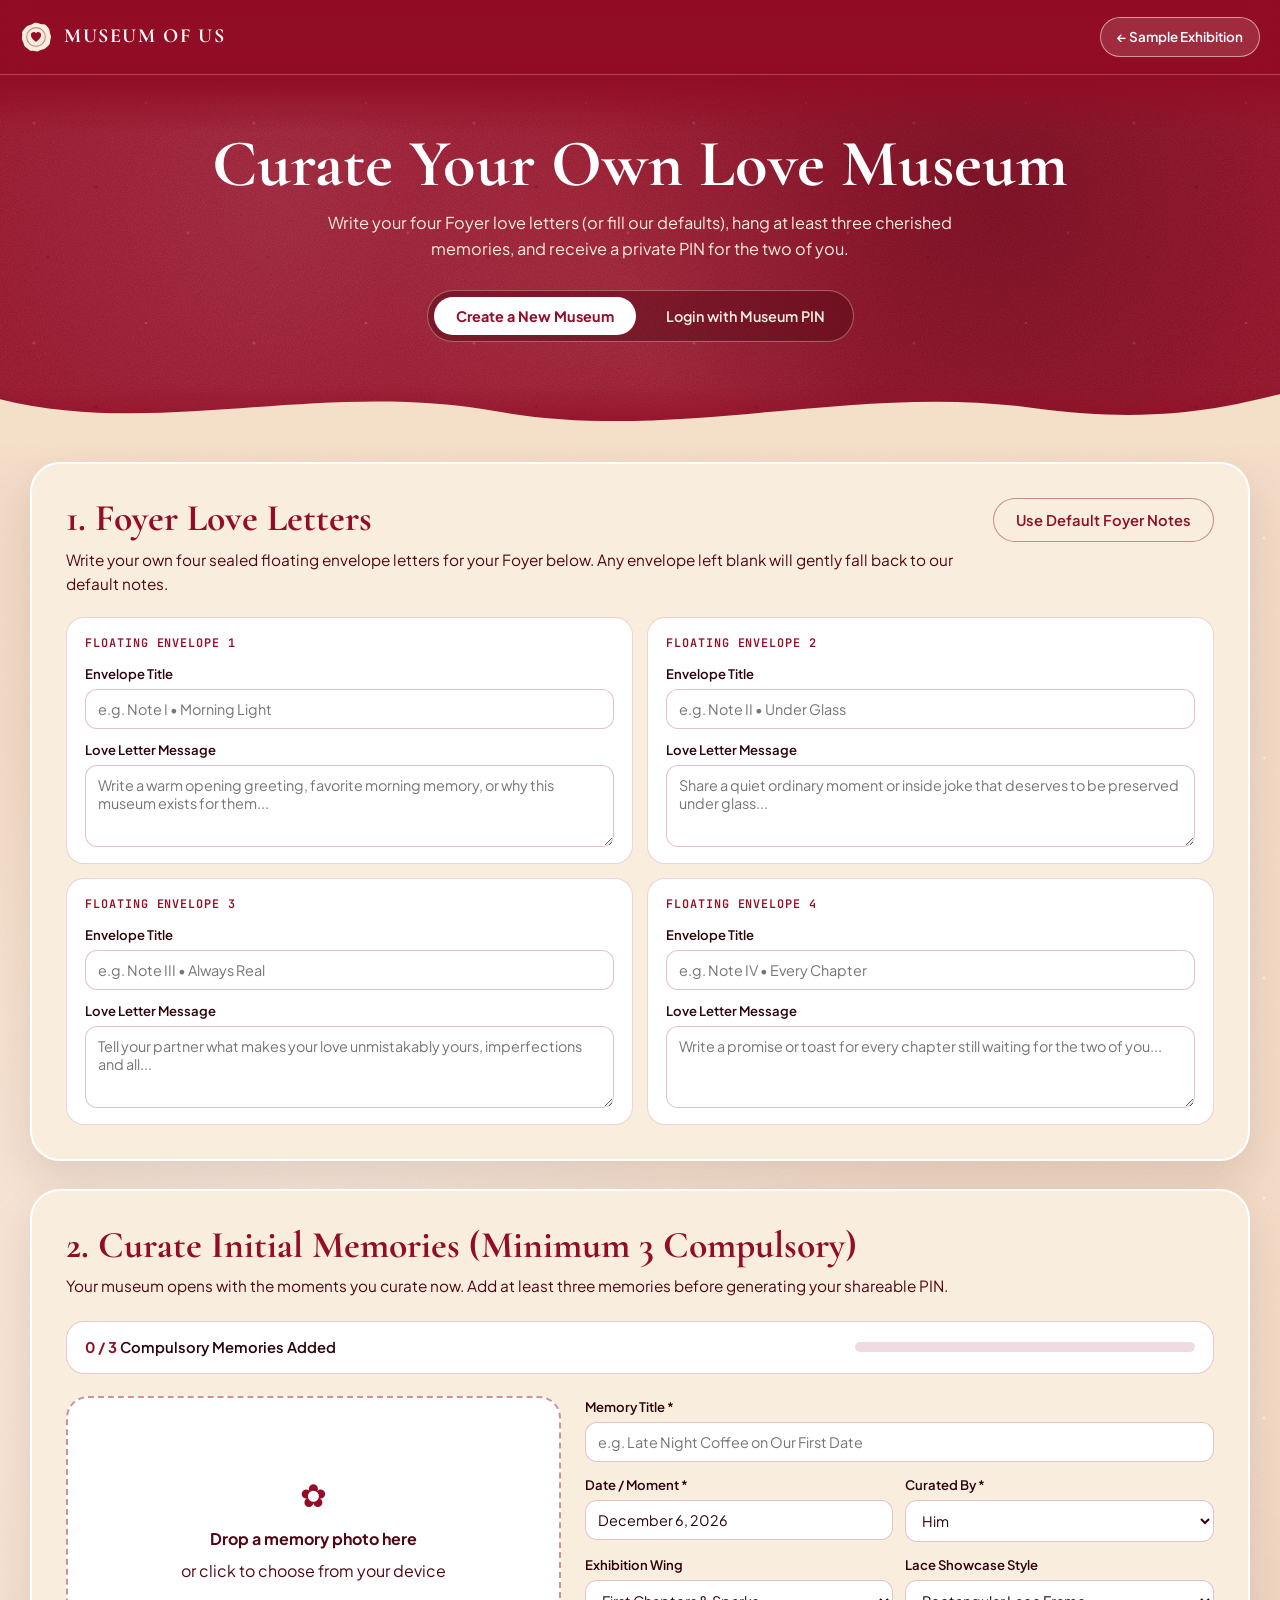
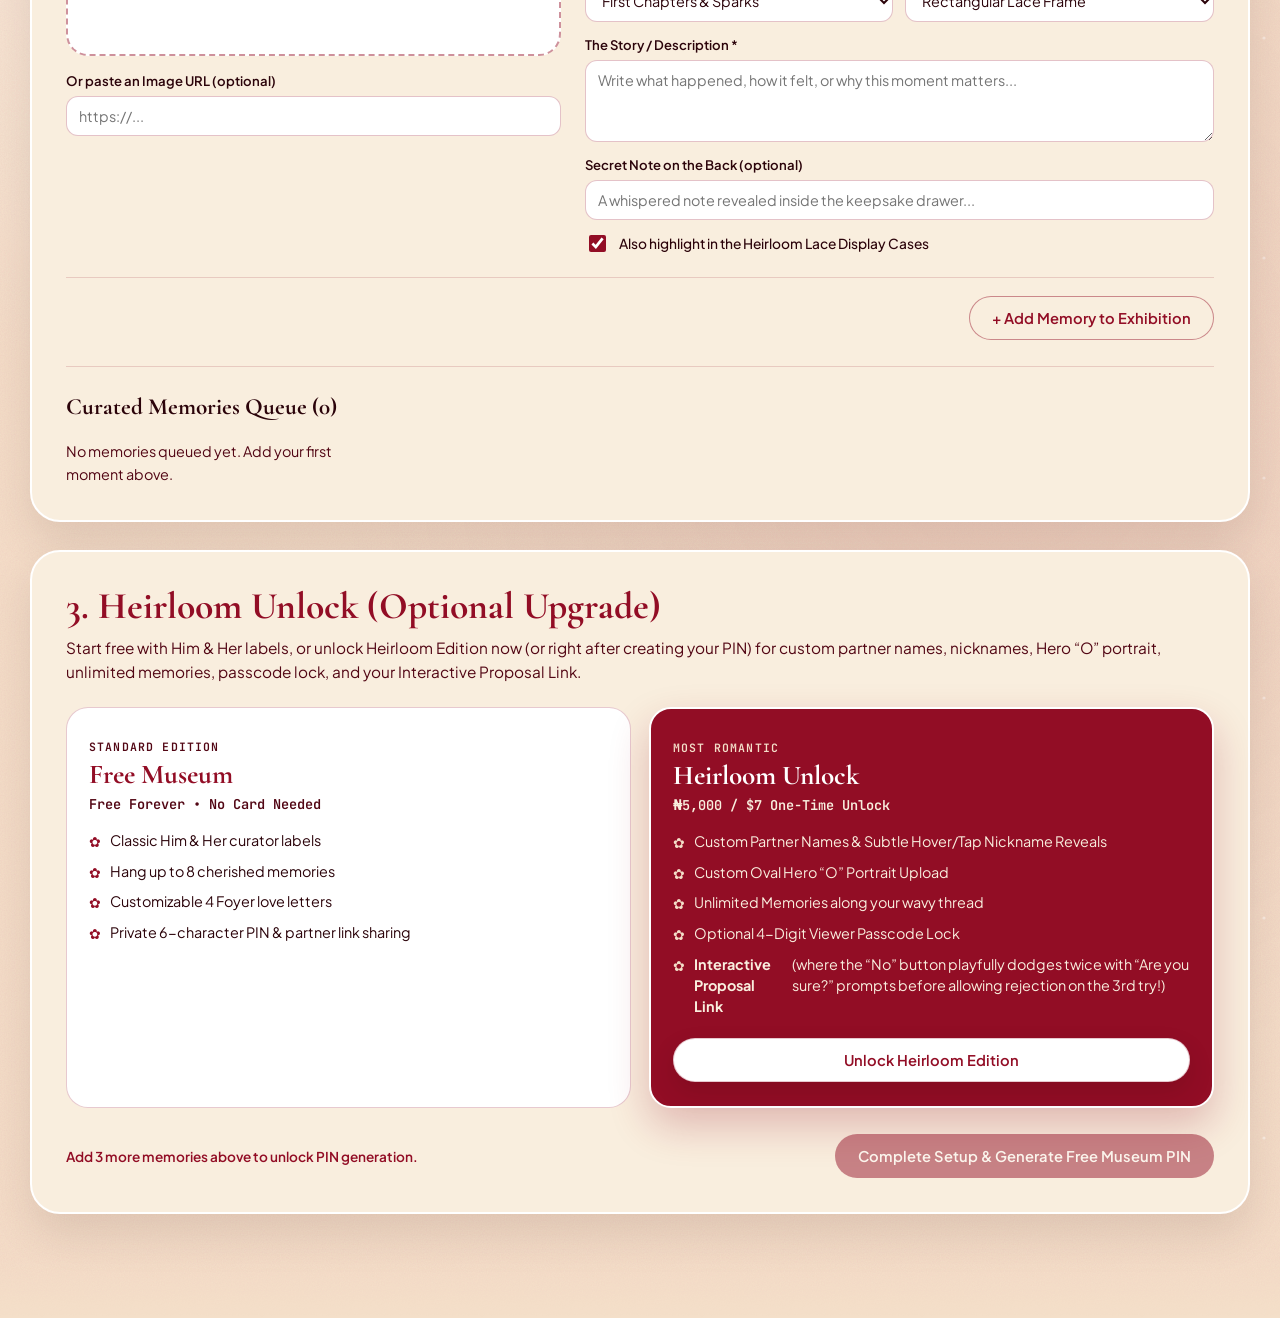
==== setup.html @ d482f3ed "Initial commit: The Museum of Us (Dual-Edition, Heirloom Unlock & Proposal Link)" ====
<!DOCTYPE html>
<html lang="en">
<head>
  <meta charset="UTF-8" />
  <meta name="viewport" content="width=device-width, initial-scale=1.0" />
  <title>Create or Open Your Museum &mdash; The Museum of Us</title>
  <link rel="preconnect" href="https://fonts.googleapis.com" />
  <link rel="preconnect" href="https://fonts.gstatic.com" crossorigin />
  <link
    href="https://fonts.googleapis.com/css2?family=Cormorant+Garamond:ital,wght@0,500;0,600;0,700;1,500;1,600;1,700&family=Great+Vibes&family=JetBrains+Mono:wght@400;500&family=Plus+Jakarta+Sans:wght@400;500;600;700&display=swap"
    rel="stylesheet"
  />
  <link rel="stylesheet" href="styles.css" />
  <style>
    /* Seamless Wave Divider Alignment on Setup Hero */
    .setup-hero {
      padding: 54px 0 0;
    }

    .setup-hero .container {
      padding-bottom: 18px;
    }

    @media (max-width: 900px) {
      .setup-hero {
        padding: 36px 0 0;
      }
    }

    /* Step 1 Header Row with Default Fill Button */
    .step-header-row {
      display: flex;
      align-items: flex-start;
      justify-content: space-between;
      flex-wrap: wrap;
      gap: 14px 20px;
      margin-bottom: 20px;
    }

    .step-header-copy {
      flex: 1 1 360px;
    }

    .step-header-copy .setup-step-copy {
      margin-bottom: 0;
    }

    /* Step 3: Heirloom Upgrade Comparison Card */
    .tier-compare-grid {
      display: grid;
      grid-template-columns: repeat(2, minmax(0, 1fr));
      gap: 18px;
      margin-top: 8px;
    }

    .tier-panel {
      border-radius: 22px;
      padding: 24px 22px;
      display: flex;
      flex-direction: column;
      justify-content: space-between;
      gap: 16px;
    }

    .tier-panel--free {
      background: var(--accent-white);
      border: 1.5px solid rgba(146, 13, 37, 0.22);
      color: var(--text-on-warm);
    }

    .tier-panel--heirloom {
      background: var(--bg-crimson);
      border: 2px solid var(--accent-white);
      color: var(--text-on-crimson);
      box-shadow: 0 18px 40px rgba(146, 13, 37, 0.24);
    }

    .tier-kicker {
      display: inline-block;
      font-family: var(--font-mono);
      font-size: 0.72rem;
      letter-spacing: 0.1em;
      text-transform: uppercase;
      font-weight: 600;
      margin-bottom: 4px;
    }

    .tier-panel--free .tier-kicker {
      color: var(--text-on-warm-muted);
    }

    .tier-panel--heirloom .tier-kicker {
      color: var(--bg-warm);
    }

    .tier-title {
      margin: 0 0 4px;
      font-family: var(--font-display);
      font-size: 1.7rem;
      font-weight: 700;
      font-style: normal;
      line-height: 1.1;
    }

    .tier-panel--free .tier-title {
      color: var(--bg-crimson);
    }

    .tier-panel--heirloom .tier-title {
      color: var(--accent-white);
    }

    .tier-price {
      margin: 0 0 14px;
      font-family: var(--font-mono);
      font-size: 0.85rem;
      font-weight: 600;
    }

    .tier-panel--free .tier-price {
      color: var(--text-on-warm-muted);
    }

    .tier-panel--heirloom .tier-price {
      color: var(--accent-ivory);
    }

    .tier-feature-list {
      margin: 0;
      padding: 0;
      list-style: none;
      display: flex;
      flex-direction: column;
      gap: 9px;
      font-size: 0.9rem;
      line-height: 1.45;
    }

    .tier-feature-list li {
      display: flex;
      align-items: flex-start;
      gap: 9px;
    }

    .tier-feature-list li::before {
      content: "\273F";
      flex: 0 0 auto;
      font-size: 0.85rem;
      margin-top: 2px;
    }

    .tier-panel--free .tier-feature-list li::before {
      color: var(--bg-crimson);
    }

    .tier-panel--heirloom .tier-feature-list li::before {
      color: var(--bg-warm);
    }

    .tier-cta-area {
      display: flex;
      flex-direction: column;
      gap: 8px;
      padding-top: 6px;
    }

    .heirloom-draft-badge {
      font-family: var(--font-mono);
      font-size: 0.74rem;
      color: var(--bg-warm);
    }

    /* Success Screen Heirloom & Proposal Blocks */
    .success-status-pill {
      display: inline-flex;
      align-items: center;
      gap: 8px;
      padding: 6px 14px;
      border-radius: 9999px;
      font-family: var(--font-mono);
      font-size: 0.76rem;
      font-weight: 600;
      letter-spacing: 0.06em;
      text-transform: uppercase;
      margin-bottom: 12px;
      background: var(--accent-white);
      color: var(--bg-crimson);
      border: 1.5px solid rgba(146, 13, 37, 0.25);
    }

    .success-status-pill.is-heirloom {
      background: var(--bg-crimson);
      color: var(--accent-white);
      border-color: var(--bg-crimson);
    }

    .success-subcard {
      margin: 18px 0 22px;
      padding: 20px;
      border-radius: 22px;
      background: var(--accent-white);
      border: 1.5px solid rgba(146, 13, 37, 0.22);
      text-align: left;
    }

    .success-subcard--crimson {
      background: var(--bg-crimson);
      color: var(--text-on-crimson);
      border: 2px solid var(--accent-white);
    }

    .success-subcard h3 {
      margin: 0 0 6px;
      font-family: var(--font-display);
      font-size: 1.45rem;
      font-weight: 700;
      font-style: normal;
      color: var(--bg-crimson);
    }

    .success-subcard--crimson h3 {
      color: var(--accent-white);
    }

    .success-subcard p {
      margin: 0 0 14px;
      font-size: 0.9rem;
      color: var(--text-on-warm-muted);
      line-height: 1.5;
    }

    .success-subcard--crimson p {
      color: var(--text-on-crimson);
    }

    .proposal-action-row {
      display: flex;
      flex-wrap: wrap;
      gap: 10px;
      align-items: center;
    }

    /* Heirloom Checkout Modal */
    .modal-card--heirloom {
      width: min(860px, 100%);
    }

    .heirloom-prereq-note {
      margin: 0 0 16px;
      padding: 11px 14px;
      border-radius: 14px;
      background: var(--bg-warm);
      border: 1.5px solid rgba(146, 13, 37, 0.28);
      color: var(--text-on-warm);
      font-size: 0.86rem;
      font-weight: 500;
    }

    .heirloom-section-label {
      margin: 18px 0 10px;
      font-family: var(--font-mono);
      font-size: 0.74rem;
      letter-spacing: 0.08em;
      text-transform: uppercase;
      color: var(--bg-crimson);
      font-weight: 600;
    }

    .cameo-upload-row {
      display: grid;
      grid-template-columns: 112px 1fr;
      gap: 16px;
      align-items: center;
      padding: 14px;
      border-radius: 18px;
      background: var(--accent-white);
      border: 1.5px solid rgba(146, 13, 37, 0.2);
    }

    .cameo-oval-dropzone {
      position: relative;
      width: 112px;
      height: 136px;
      border-radius: 9999px;
      border: 2px dashed rgba(146, 13, 37, 0.45);
      background: var(--accent-ivory);
      display: grid;
      place-items: center;
      overflow: hidden;
      cursor: pointer;
      text-align: center;
      padding: 8px;
      transition: border-color 0.25s ease, background-color 0.25s ease;
    }

    .cameo-oval-dropzone:hover {
      border-color: var(--bg-crimson);
      background: var(--bg-warm);
    }

    .cameo-oval-dropzone img {
      position: absolute;
      inset: 0;
      width: 100%;
      height: 100%;
      object-fit: cover;
    }

    .cameo-oval-placeholder {
      font-size: 0.72rem;
      font-weight: 600;
      color: var(--text-on-warm-muted);
      line-height: 1.3;
    }

    .cameo-controls-col {
      display: flex;
      flex-direction: column;
      gap: 8px;
      min-width: 0;
    }

    .cameo-btn-strip {
      display: flex;
      flex-wrap: wrap;
      align-items: center;
      gap: 10px;
    }

    .cameo-hint {
      margin: 0;
      font-size: 0.78rem;
      color: var(--text-on-warm-muted);
    }

    .payment-rail-grid {
      display: grid;
      grid-template-columns: repeat(3, minmax(0, 1fr));
      gap: 12px;
    }

    .payment-rail-card {
      position: relative;
      display: flex;
      flex-direction: column;
      gap: 4px;
      padding: 14px;
      border-radius: 16px;
      background: var(--accent-white);
      border: 1.5px solid rgba(146, 13, 37, 0.24);
      cursor: pointer;
      transition: border-color 0.25s ease, box-shadow 0.25s ease, background-color 0.25s ease;
    }

    .payment-rail-card input {
      position: absolute;
      opacity: 0;
      pointer-events: none;
    }

    .payment-rail-card.is-selected,
    .payment-rail-card:has(input:checked) {
      border-color: var(--bg-crimson);
      background: #fff;
      box-shadow: 0 0 0 3px rgba(146, 13, 37, 0.16);
    }

    .payment-rail-region {
      font-family: var(--font-mono);
      font-size: 0.68rem;
      letter-spacing: 0.08em;
      text-transform: uppercase;
      color: var(--bg-crimson);
      font-weight: 600;
    }

    .payment-rail-name {
      font-size: 0.94rem;
      font-weight: 700;
      color: var(--text-on-warm);
    }

    .payment-rail-meta {
      font-size: 0.78rem;
      color: var(--text-on-warm-muted);
      line-height: 1.35;
    }

    .heirloom-mode-note {
      margin: 10px 0 0;
      font-size: 0.8rem;
      color: var(--text-on-warm-muted);
    }

    .mor-confirm-wrap {
      margin-top: 14px;
      padding: 14px;
      border-radius: 16px;
      background: var(--bg-warm);
      border: 1.5px solid rgba(146, 13, 37, 0.28);
      display: flex;
      flex-direction: column;
      gap: 10px;
    }

    .mor-confirm-wrap[hidden] {
      display: none;
    }

    @media (max-width: 820px) {
      .tier-compare-grid,
      .payment-rail-grid {
        grid-template-columns: 1fr;
      }
    }

    @media (max-width: 600px) {
      .cameo-upload-row {
        grid-template-columns: 1fr;
        justify-items: center;
      }

      .cameo-controls-col {
        width: 100%;
      }

      .step-header-row .pill-cta,
      .success-subcard .pill-cta,
      .tier-cta-area .pill-cta {
        width: 100%;
      }
    }
  </style>
</head>
<body>
  <!-- Sticky Navigation -->
  <header class="museum-nav" id="top-nav">
    <div class="nav-inner">
      <a href="index.html" class="brand-mark" aria-label="Return to Sample Exhibition">
        <span class="wax-seal-mini" aria-hidden="true">
          <svg viewBox="0 0 36 36" width="32" height="32">
            <path
              d="M18 2 C21 2 23 4.2 25.8 3.6 C28.5 3 30.2 5.8 32 7.8 C34 9.9 33 13 34.4 15.6 C35.8 18.2 33.8 20.8 33.8 23.8 C33.8 26.8 31 28.4 29 30.5 C27 32.6 24 32 21.5 33.6 C19 35.1 16 33.4 13.3 33.6 C10.6 33.8 8.8 31 6.4 29.5 C4 28 4.4 24.8 2.8 22.3 C1.2 19.8 3 17 2.4 14.2 C1.8 11.4 4.5 9.6 6.2 7.2 C7.8 4.8 11 5.2 13.5 3.6 C15.4 2.4 16.5 2 18 2 Z"
              fill="#f9eede"
            />
            <circle cx="18" cy="18" r="10.5" fill="none" stroke="#920d25" stroke-width="1.3" stroke-opacity="0.45" />
            <path
              d="M18 23.5 C18 23.5 12.2 19.8 12.2 15.8 C12.2 13.7 13.9 12.3 15.7 12.3 C16.8 12.3 17.6 13 18 13.8 C18.4 13 19.2 12.3 20.3 12.3 C22.1 12.3 23.8 13.7 23.8 15.8 C23.8 19.8 18 23.5 18 23.5 Z"
              fill="#920d25"
            />
          </svg>
        </span>
        <span class="brand-text">
          <strong>MUSEUM OF US</strong>
        </span>
      </a>

      <div class="nav-actions">
        <a href="index.html" class="pill-cta pill-cta--nav-ghost">
          &larr; Sample Exhibition
        </a>
      </div>
    </div>
  </header>

  <main>
    <!-- Crimson Hero Banner -->
    <section class="section-crimson setup-hero">
      <div class="mottle-layer" aria-hidden="true"></div>
      <div class="container">
        <h1 class="setup-title">Curate Your Own Love Museum</h1>
        <p class="setup-lead">
          Write your four Foyer love letters (or fill our defaults), hang at least three cherished memories, and receive a private PIN for the two of you.
        </p>

        <div class="setup-mode-tabs" role="tablist" aria-label="Museum Setup or Login">
          <button
            type="button"
            class="setup-tab-btn is-active"
            id="tab-create"
            role="tab"
            aria-selected="true"
            aria-controls="panel-create"
          >
            Create a New Museum
          </button>
          <button
            type="button"
            class="setup-tab-btn"
            id="tab-join"
            role="tab"
            aria-selected="false"
            aria-controls="panel-join"
          >
            Login with Museum PIN
          </button>
        </div>
      </div>

      <div class="wave-divider" aria-hidden="true">
        <svg class="wave-divider-svg" viewBox="0 0 1440 120" preserveAspectRatio="none">
          <path
            d="M0,44 C180,108 360,12 560,64 C760,116 960,18 1160,58 C1310,88 1390,52 1440,36 L1440,120 L0,120 Z"
            fill="#f4dfc9"
          />
        </svg>
      </div>
    </section>

    <!-- Warm Interactive Setup & Login Workspace -->
    <section class="section-warm setup-main-section">
      <div class="mottle-layer mottle-layer--warm" aria-hidden="true"></div>
      <div class="container">
        <!-- PANEL 1: JOIN / LOGIN WITH UNIQUE PIN -->
        <div class="setup-panel" id="panel-join" role="tabpanel" aria-labelledby="tab-join" hidden>
          <div class="setup-card setup-card--narrow">
            <h2 class="setup-step-heading">Enter Your Museum PIN</h2>
            <p class="setup-step-copy">
              Paste or type the 6-character PIN your partner shared with you to unlock your curated museum directly.
            </p>

            <form id="join-pin-form">
              <label for="login-pin-input" class="field-label" style="align-items: center;">
                <span>Museum PIN</span>
              </label>
              <input
                type="text"
                id="login-pin-input"
                class="pin-input-large"
                placeholder="ABC-123"
                maxlength="12"
                autocomplete="off"
                required
              />
              <button type="submit" class="pill-cta pill-cta--crimson" id="join-submit-btn">
                Unlock &amp; Open Museum
              </button>
              <p class="setup-status-msg" id="join-status-msg" aria-live="polite"></p>
            </form>
          </div>
        </div>

        <!-- PANEL 2: CREATE A NEW MUSEUM WIZARD -->
        <div class="setup-panel" id="panel-create" role="tabpanel" aria-labelledby="tab-create">
          <!-- Step 1: Always-Visible Custom Foyer Notes -->
          <div class="setup-card">
            <div class="step-header-row">
              <div class="step-header-copy">
                <h2 class="setup-step-heading">1. Foyer Love Letters</h2>
                <p class="setup-step-copy">
                  Write your own four sealed floating envelope letters for your Foyer below. Any envelope left blank will gently fall back to our default notes.
                </p>
              </div>
              <button type="button" class="pill-cta pill-cta--outline-crimson" id="fill-default-notes-btn">
                Use Default Foyer Notes
              </button>
            </div>

            <div class="custom-notes-grid" id="custom-notes-grid"></div>
          </div>

          <!-- Step 2: Compulsory 3+ Initial Memories -->
          <div class="setup-card">
            <h2 class="setup-step-heading">2. Curate Initial Memories (Minimum 3 Compulsory)</h2>
            <p class="setup-step-copy">
              Your museum opens with the moments you curate now. Add at least three memories before generating your shareable PIN.
            </p>

            <div class="memory-progress-bar-wrap">
              <span class="memory-progress-text" id="setup-progress-text">
                <strong>0 / 3</strong> Compulsory Memories Added
              </span>
              <div class="memory-progress-track" aria-hidden="true">
                <div class="memory-progress-fill" id="setup-progress-fill"></div>
              </div>
            </div>

            <form id="setup-memory-form" class="curate-form">
              <div class="form-grid">
                <div class="upload-column">
                  <label class="dropzone" id="setup-dropzone" for="setup-image-file">
                    <input type="file" id="setup-image-file" accept="image/*" hidden />
                    <div class="dropzone-preview" id="setup-dropzone-preview" hidden>
                      <img id="setup-preview-img" src="" alt="Selected memory preview" />
                      <span class="change-photo-chip">Click or drop to swap photo</span>
                    </div>
                    <div class="dropzone-placeholder" id="setup-dropzone-placeholder">
                      <span class="dropzone-icon" aria-hidden="true">&#10047;</span>
                      <strong>Drop a memory photo here</strong>
                      <span>or click to choose from your device</span>
                    </div>
                  </label>

                  <label class="field-label">
                    <span>Or paste an Image URL (optional)</span>
                    <input
                      type="url"
                      id="setup-image-url"
                      class="field-input"
                      placeholder="https://..."
                    />
                  </label>
                </div>

                <div class="fields-column">
                  <label class="field-label">
                    <span>Memory Title *</span>
                    <input
                      type="text"
                      id="setup-mem-title"
                      class="field-input"
                      required
                      maxlength="80"
                      placeholder="e.g. Late Night Coffee on Our First Date"
                    />
                  </label>

                  <div class="two-col-fields">
                    <label class="field-label">
                      <span>Date / Moment *</span>
                      <input
                        type="text"
                        id="setup-mem-date"
                        class="field-input"
                        required
                        maxlength="40"
                        placeholder="e.g. November 15, 2026"
                      />
                    </label>

                    <label class="field-label">
                      <span>Curated By *</span>
                      <select id="setup-mem-curator" class="field-input">
                        <option value="Him">Him</option>
                        <option value="Her">Her</option>
                        <option value="Both of Us">Both of Us</option>
                      </select>
                    </label>
                  </div>

                  <div class="two-col-fields">
                    <label class="field-label">
                      <span>Exhibition Wing</span>
                      <select id="setup-mem-wing" class="field-input">
                        <option value="First Chapters & Sparks">First Chapters &amp; Sparks</option>
                        <option value="Soft Days & Inside Jokes">Soft Days &amp; Inside Jokes</option>
                        <option value="Letters, Vows & Forever">Letters, Vows &amp; Forever</option>
                      </select>
                    </label>

                    <label class="field-label">
                      <span>Lace Showcase Style</span>
                      <select id="setup-mem-frame" class="field-input">
                        <option value="Rectangular Lace Frame">Rectangular Lace Frame</option>
                        <option value="Oval Lace Cameo">Oval Lace Cameo</option>
                        <option value="Slanted String Card">Slanted String Card</option>
                      </select>
                    </label>
                  </div>

                  <label class="field-label">
                    <span>The Story / Description *</span>
                    <textarea
                      id="setup-mem-story"
                      class="field-input field-textarea"
                      rows="3"
                      required
                      placeholder="Write what happened, how it felt, or why this moment matters..."
                    ></textarea>
                  </label>

                  <label class="field-label">
                    <span>Secret Note on the Back (optional)</span>
                    <input
                      type="text"
                      id="setup-mem-secret"
                      class="field-input"
                      maxlength="180"
                      placeholder="A whispered note revealed inside the keepsake drawer..."
                    />
                  </label>

                  <label class="checkbox-field">
                    <input type="checkbox" id="setup-mem-featured" checked />
                    <span>Also highlight in the Heirloom Lace Display Cases</span>
                  </label>
                </div>
              </div>

              <div class="form-footer">
                <span class="form-status-msg" id="setup-mem-status" aria-live="polite"></span>
                <button type="submit" class="pill-cta pill-cta--outline-crimson" id="setup-add-memory-btn">
                  + Add Memory to Exhibition
                </button>
              </div>
            </form>

            <!-- Added Memories Queue -->
            <div class="added-memories-section">
              <h3 class="added-memories-title" id="added-memories-heading">
                Curated Memories Queue (0)
              </h3>
              <div class="added-memories-grid" id="setup-memory-list"></div>
            </div>
          </div>

          <!-- Step 3: Heirloom Unlock (Optional Upgrade) & PIN Generation -->
          <div class="setup-card" id="heirloom-upgrade-card">
            <h2 class="setup-step-heading">3. Heirloom Unlock (Optional Upgrade)</h2>
            <p class="setup-step-copy">
              Start free with Him &amp; Her labels, or unlock Heirloom Edition now (or right after creating your PIN) for custom partner names, nicknames, Hero &ldquo;O&rdquo; portrait, unlimited memories, passcode lock, and your Interactive Proposal Link.
            </p>

            <div class="tier-compare-grid">
              <div class="tier-panel tier-panel--free">
                <div>
                  <span class="tier-kicker">Standard Edition</span>
                  <h3 class="tier-title">Free Museum</h3>
                  <p class="tier-price">Free Forever &bull; No Card Needed</p>
                  <ul class="tier-feature-list">
                    <li>Classic Him &amp; Her curator labels</li>
                    <li>Hang up to 8 cherished memories</li>
                    <li>Customizable 4 Foyer love letters</li>
                    <li>Private 6-character PIN &amp; partner link sharing</li>
                  </ul>
                </div>
              </div>

              <div class="tier-panel tier-panel--heirloom">
                <div>
                  <span class="tier-kicker">Most Romantic</span>
                  <h3 class="tier-title">Heirloom Unlock</h3>
                  <p class="tier-price">&#8358;5,000 / $7 One-Time Unlock</p>
                  <ul class="tier-feature-list">
                    <li>Custom Partner Names &amp; Subtle Hover/Tap Nickname Reveals</li>
                    <li>Custom Oval Hero &ldquo;O&rdquo; Portrait Upload</li>
                    <li>Unlimited Memories along your wavy thread</li>
                    <li>Optional 4-Digit Viewer Passcode Lock</li>
                    <li><strong>Interactive Proposal Link</strong> (where the &ldquo;No&rdquo; button playfully dodges twice with &ldquo;Are you sure?&rdquo; prompts before allowing rejection on the 3rd try!)</li>
                  </ul>
                </div>

                <div class="tier-cta-area">
                  <button type="button" class="pill-cta pill-cta--primary" id="setup-unlock-heirloom-btn">
                    Unlock Heirloom Edition
                  </button>
                  <span class="heirloom-draft-badge" id="setup-heirloom-badge" hidden></span>
                </div>
              </div>
            </div>

            <div class="setup-submit-bar">
              <span class="form-status-msg" id="setup-generate-status" aria-live="polite">
                Add at least 3 memories above to unlock your private Museum PIN.
              </span>
              <button
                type="button"
                class="pill-cta pill-cta--crimson"
                id="setup-generate-pin-btn"
                disabled
              >
                Complete Setup &amp; Generate Free Museum PIN
              </button>
            </div>
          </div>
        </div>

        <!-- PANEL 3: SUCCESS SCREEN WITH PIN, DIRECT MUSEUM LINK & PROPOSAL / UPGRADE -->
        <div class="setup-panel" id="panel-success" hidden>
          <div class="setup-card setup-card--narrow">
            <span class="success-status-pill" id="success-heirloom-status">Free Museum Edition</span>
            <h2 class="setup-step-heading">Your Love Museum Is Ready</h2>
            <p class="setup-step-copy">
              Save this PIN or send the direct link below to your partner. Entering this PIN on the Login tab takes them straight into your curated museum.
            </p>

            <div class="pin-display-box">
              <span>PIN:</span>
              <strong id="created-pin-display">---</strong>
              <button type="button" class="pill-cta pill-cta--nav" id="copy-created-pin-btn">
                Copy PIN
              </button>
            </div>

            <div class="link-copy-row">
              <input
                type="text"
                id="created-link-input"
                class="field-input"
                readonly
                aria-label="Shareable museum link"
              />
              <button type="button" class="pill-cta pill-cta--outline-crimson" id="copy-created-link-btn">
                Copy Link
              </button>
            </div>

            <!-- Shown when Heirloom IS Unlocked -->
            <div class="success-subcard success-subcard--crimson" id="success-proposal-box" hidden>
              <h3>Interactive Proposal Link</h3>
              <p>
                Send this romantic invite link first &mdash; the &ldquo;No&rdquo; button playfully dodges twice with &ldquo;Are you sure?&rdquo; prompts before allowing a 3rd-try answer, and &ldquo;Yes&rdquo; opens your museum!
              </p>
              <div class="link-copy-row" style="margin-bottom: 12px;">
                <input
                  type="text"
                  id="created-proposal-link-input"
                  class="field-input"
                  readonly
                  aria-label="Interactive proposal link"
                />
                <button type="button" class="pill-cta pill-cta--primary" id="copy-proposal-link-btn">
                  Copy Proposal Link
                </button>
              </div>
              <div class="proposal-action-row">
                <a href="proposal.html" class="pill-cta pill-cta--ghost" id="preview-proposal-btn" target="_blank" rel="noopener">
                  Preview Proposal &rarr;
                </a>
              </div>
            </div>

            <!-- Shown when Room is STILL on Free Tier -->
            <div class="success-subcard" id="success-upgrade-box">
              <h3>Make It Unmistakably Yours</h3>
              <p>
                Upgrade this room anytime for &#8358;5,000 / $7 one-time to unlock Custom Partner Names &amp; Nickname Reveals, Hero &ldquo;O&rdquo; Portrait Upload, Unlimited Memories, 4-Digit Passcode Lock, and your Interactive Proposal Link.
              </p>
              <button type="button" class="pill-cta pill-cta--crimson" id="success-unlock-heirloom-btn">
                Upgrade This Museum to Heirloom Unlock (Custom Names, Nicknames &amp; Interactive Proposal Link)
              </button>
            </div>

            <div class="vault-actions">
              <a href="index.html" class="pill-cta pill-cta--crimson" id="enter-created-museum-btn">
                Open Our Curated Museum &rarr;
              </a>
              <a href="index.html" class="pill-cta pill-cta--outline-crimson">
                Back to Sample Exhibition
              </a>
            </div>
          </div>
        </div>
      </div>
    </section>
  </main>

  <!-- HEIRLOOM UNLOCK & CHECKOUT MODAL -->
  <div
    class="modal-backdrop"
    id="heirloom-modal"
    role="dialog"
    aria-modal="true"
    aria-labelledby="heirloom-modal-title"
    hidden
  >
    <div class="modal-card modal-card--heirloom">
      <button type="button" class="modal-close-btn" id="close-heirloom-modal" aria-label="Close modal">&times;</button>

      <div class="modal-header">
        <h3 id="heirloom-modal-title">Unlock Heirloom Edition</h3>
        <p>
          &#8358;5,000 / $7 one-time &mdash; personalize your names, hover/tap nicknames, Hero &ldquo;O&rdquo; portrait, optional passcode lock, and your Interactive Proposal Link.
        </p>
      </div>

      <p class="heirloom-prereq-note" id="heirloom-prereq-note" hidden></p>

      <form id="heirloom-form" class="curate-form">
        <p class="heirloom-section-label">Partner Names &amp; Subtle Nickname Reveals</p>
        <div class="two-col-fields">
          <label class="field-label">
            <span>Partner 1 Name</span>
            <input
              type="text"
              id="heirloom-p1-name"
              class="field-input"
              maxlength="40"
              placeholder="e.g. Matthew"
            />
          </label>

          <label class="field-label">
            <span>Partner 1 Nickname (optional)</span>
            <input
              type="text"
              id="heirloom-p1-nick"
              class="field-input"
              maxlength="40"
              placeholder="e.g. Ballerina"
            />
          </label>
        </div>

        <div class="two-col-fields" style="margin-top: 10px;">
          <label class="field-label">
            <span>Partner 2 Name</span>
            <input
              type="text"
              id="heirloom-p2-name"
              class="field-input"
              maxlength="40"
              placeholder="e.g. Ijem"
            />
          </label>

          <label class="field-label">
            <span>Partner 2 Nickname (optional)</span>
            <input
              type="text"
              id="heirloom-p2-nick"
              class="field-input"
              maxlength="40"
              placeholder="e.g. &#7864;nit&#7885;k&agrave;nmif&#7865;&#769;"
            />
          </label>
        </div>

        <p class="heirloom-section-label">Custom Oval Hero &ldquo;O&rdquo; Portrait (Optional)</p>
        <div class="cameo-upload-row">
          <label class="cameo-oval-dropzone" id="heirloom-cameo-dropzone" for="heirloom-cameo-file">
            <input type="file" id="heirloom-cameo-file" accept="image/*" hidden />
            <img id="heirloom-cameo-preview-img" src="" alt="Hero O cameo preview" hidden />
            <span class="cameo-oval-placeholder" id="heirloom-cameo-placeholder">
              Upload<br />Hero &ldquo;O&rdquo;
            </span>
          </label>

          <div class="cameo-controls-col">
            <label class="field-label">
              <span>Or paste Portrait Photo URL</span>
              <input
                type="url"
                id="heirloom-cameo-url"
                class="field-input"
                placeholder="https://..."
              />
            </label>
            <div class="cameo-btn-strip">
              <button type="button" class="card-btn" id="heirloom-cameo-clear-btn" hidden>
                Remove Cameo Photo
              </button>
              <p class="cameo-hint" id="heirloom-cameo-status">
                Auto-compressed to &le; 450KB to frame inside the &ldquo;L O V E&rdquo; oval window.
              </p>
            </div>
          </div>
        </div>

        <p class="heirloom-section-label">Privacy Passcode &amp; Proposal Invite</p>
        <div class="two-col-fields">
          <label class="field-label">
            <span>Optional 4-Digit Viewer Passcode</span>
            <input
              type="text"
              id="heirloom-passcode"
              class="field-input"
              inputmode="numeric"
              maxlength="4"
              autocomplete="off"
              placeholder="e.g. 1402 (leave blank for none)"
            />
          </label>

          <label class="field-label">
            <span>Receipt Email (optional)</span>
            <input
              type="email"
              id="heirloom-email"
              class="field-input"
              placeholder="couple@example.com"
            />
          </label>
        </div>

        <label class="field-label" style="margin-top: 10px;">
          <span>Custom Proposal Question</span>
          <textarea
            id="heirloom-proposal-prompt"
            class="field-input field-textarea"
            rows="2"
            maxlength="220"
            placeholder="Will you accept Our Love Museum and step inside every memory we have kept?"
          ></textarea>
        </label>

        <p class="heirloom-section-label">Choose Payment Rail</p>
        <div class="payment-rail-grid" id="payment-rail-grid" role="radiogroup" aria-label="Payment Provider">
          <label class="payment-rail-card is-selected">
            <input type="radio" name="heirloom-rail" id="rail-paystack" value="paystack" checked />
            <span class="payment-rail-region">Nigerian Couples</span>
            <span class="payment-rail-name">Paystack</span>
            <span class="payment-rail-meta">Card / Transfer / USSD / OPay &bull; &#8358;5,000</span>
          </label>

          <label class="payment-rail-card">
            <input type="radio" name="heirloom-rail" id="rail-flutterwave" value="flutterwave" />
            <span class="payment-rail-region">Nigerian Couples</span>
            <span class="payment-rail-name">Flutterwave</span>
            <span class="payment-rail-meta">Card / Bank / Mobile Money &bull; &#8358;5,000</span>
          </label>

          <label class="payment-rail-card">
            <input type="radio" name="heirloom-rail" id="rail-mor" value="mor" />
            <span class="payment-rail-region">International Couples</span>
            <span class="payment-rail-name">Lemon Squeezy / Global Card</span>
            <span class="payment-rail-meta">Merchant of Record Checkout &bull; $7</span>
          </label>
        </div>
        <p class="heirloom-mode-note" id="heirloom-mode-note"></p>

        <div class="mor-confirm-wrap" id="mor-confirm-wrap" hidden>
          <label class="field-label">
            <span>Global Checkout Order / Reference ID</span>
            <input
              type="text"
              id="mor-ref-input"
              class="field-input"
              placeholder="Paste order reference after completing Lemon Squeezy checkout"
            />
          </label>
          <button type="button" class="pill-cta pill-cta--crimson" id="mor-confirm-btn">
            Verify Global Order &amp; Unlock Heirloom
          </button>
        </div>

        <div class="form-footer">
          <span class="form-status-msg" id="heirloom-status-msg" aria-live="polite"></span>
          <div class="form-buttons">
            <button type="button" class="pill-cta pill-cta--outline-crimson" id="cancel-heirloom-btn">
              Cancel
            </button>
            <button type="submit" class="pill-cta pill-cta--crimson" id="heirloom-checkout-btn">
              Complete Payment &amp; Unlock Heirloom
            </button>
          </div>
        </div>
      </form>
    </div>
  </div>

  <script src="setup.js"></script>
</body>
</html>
---- styles.css ----
/* ==========================================================================
   THE MUSEUM OF US — ROMANTIC LOVE MUSEUM DESIGN SYSTEM
   Strict Color Palette:
     Dark sections:    #920d25 (--bg-crimson)
     Warm sections:    #f4dfc9 (--bg-warm)
     Primary accent:   #f9eede (--accent-ivory)
     Secondary accent: #ffffff (--accent-white)
   ========================================================================== */

:root {
  --bg-crimson: #920d25;
  --bg-crimson-deep: #6b081a;
  --bg-crimson-ink: #4a0512;
  --bg-warm: #f4dfc9;
  --accent-ivory: #f9eede;
  --accent-white: #ffffff;

  --text-on-crimson: #f9eede;
  --text-on-crimson-bright: #ffffff;
  --text-on-warm: #2b030a;
  --text-on-warm-muted: #520614;

  --font-display: "Cormorant Garamond", Georgia, serif;
  --font-script: "Great Vibes", "Cormorant Garamond", cursive;
  --font-sans: "Plus Jakarta Sans", -apple-system, BlinkMacSystemFont, sans-serif;
  --font-mono: "JetBrains Mono", monospace;

  --ease-cinematic: cubic-bezier(0.22, 1, 0.36, 1);
  --shadow-museum: 0 22px 48px rgba(74, 5, 18, 0.28);
  --shadow-card: 0 18px 36px rgba(74, 5, 18, 0.34);
}

*,
*::before,
*::after {
  box-sizing: border-box;
}

html {
  scroll-behavior: smooth;
}

body {
  margin: 0;
  padding: 0;
  background-color: var(--bg-crimson);
  color: var(--text-on-crimson);
  font-family: var(--font-sans);
  line-height: 1.6;
  overflow-x: hidden;
  -webkit-font-smoothing: antialiased;
}

h1,
h2,
h3,
h4 {
  font-style: normal;
}

img {
  display: block;
  max-width: 100%;
}

button {
  font-family: inherit;
  cursor: pointer;
}

a:focus-visible,
button:focus-visible {
  outline: 2px solid currentColor;
  outline-offset: 3px;
}

.svg-defs {
  position: absolute;
  width: 0;
  height: 0;
  overflow: hidden;
  pointer-events: none;
}

.container {
  position: relative;
  z-index: 2;
  width: min(1220px, calc(100% - 48px));
  margin-inline: auto;
}

/* ==========================================================================
   MOTTLED VINTAGE COLLAGE TEXTURE
   ========================================================================== */

.section-crimson {
  position: relative;
  background-color: var(--bg-crimson);
  color: var(--text-on-crimson);
  overflow-x: clip;
}

.section-warm {
  position: relative;
  background-color: var(--bg-warm);
  color: var(--text-on-warm);
  overflow-x: clip;
}

.mottle-layer {
  position: absolute;
  inset: 0;
  pointer-events: none;
  z-index: 0;
  background-image:
    radial-gradient(circle at 22% 36%, rgba(255, 255, 255, 0.08) 0%, transparent 36%),
    radial-gradient(circle at 78% 34%, rgba(74, 5, 18, 0.34) 0%, transparent 38%),
    radial-gradient(circle at 50% 64%, rgba(249, 238, 222, 0.07) 0%, transparent 38%),
    url("data:image/svg+xml,%3Csvg xmlns='http://www.w3.org/2000/svg' width='220' height='220' viewBox='0 0 220 220'%3E%3Cfilter id='n'%3E%3CfeTurbulence type='fractalNoise' baseFrequency='0.82' numOctaves='3' stitchTiles='stitch'/%3E%3CfeColorMatrix type='matrix' values='1 0 0 0 0.98 0 1 0 0 0.92 0 0 1 0 0.85 0 0 0 0.14 0'/%3E%3C/filter%3E%3Crect width='220' height='220' filter='url(%23n)' opacity='0.85'/%3E%3Ccircle cx='34' cy='48' r='1.6' fill='%23ffffff' fill-opacity='0.14'/%3E%3Ccircle cx='146' cy='28' r='1.3' fill='%23f9eede' fill-opacity='0.16'/%3E%3Ccircle cx='96' cy='112' r='2.0' fill='%234a0512' fill-opacity='0.26'/%3E%3Ccircle cx='188' cy='158' r='1.4' fill='%23ffffff' fill-opacity='0.12'/%3E%3Ccircle cx='48' cy='182' r='1.8' fill='%234a0512' fill-opacity='0.22'/%3E%3C/svg%3E");
  background-size: auto, auto, auto, 220px 220px;
  -webkit-mask-image: linear-gradient(to bottom, transparent 0%, #000 58px, #000 calc(100% - 58px), transparent 100%);
  mask-image: linear-gradient(to bottom, transparent 0%, #000 58px, #000 calc(100% - 58px), transparent 100%);
}

.mottle-layer--warm {
  background-image:
    radial-gradient(circle at 22% 36%, rgba(255, 255, 255, 0.42) 0%, transparent 36%),
    radial-gradient(circle at 78% 64%, rgba(146, 13, 37, 0.07) 0%, transparent 36%),
    url("data:image/svg+xml,%3Csvg xmlns='http://www.w3.org/2000/svg' width='220' height='220' viewBox='0 0 220 220'%3E%3Cfilter id='nw'%3E%3CfeTurbulence type='fractalNoise' baseFrequency='0.78' numOctaves='3' stitchTiles='stitch'/%3E%3CfeColorMatrix type='matrix' values='0.57 0 0 0 0.35 0 0.05 0 0 0.05 0 0 0.14 0 0.1 0 0 0 0.09 0'/%3E%3C/filter%3E%3Crect width='220' height='220' filter='url(%23nw)' opacity='0.75'/%3E%3Ccircle cx='42' cy='54' r='1.3' fill='%23920d25' fill-opacity='0.09'/%3E%3Ccircle cx='164' cy='96' r='1.6' fill='%23ffffff' fill-opacity='0.45'/%3E%3C/svg%3E");
  background-size: auto, auto, 220px 220px;
}

/* Undulating SVG Wave Section Dividers */
.wave-divider {
  position: relative;
  z-index: 3;
  width: 100%;
  height: 72px;
  margin-top: 12px;
  margin-bottom: -2px;
  line-height: 0;
  overflow: hidden;
}

.wave-divider svg {
  display: block;
  width: 100%;
  height: calc(100% + 2px);
}

/* ==========================================================================
   STICKY TOP NAVIGATION
   ========================================================================== */

.museum-nav {
  position: sticky;
  top: 0;
  z-index: 50;
  background: rgba(146, 13, 37, 0.92);
  backdrop-filter: blur(14px);
  border-bottom: 1px solid rgba(249, 238, 222, 0.24);
  transition: background-color 0.4s var(--ease-cinematic), box-shadow 0.4s var(--ease-cinematic);
}

.museum-nav.is-scrolled {
  background: rgba(107, 8, 26, 0.96);
  box-shadow: 0 12px 32px rgba(74, 5, 18, 0.35);
}

.nav-inner {
  width: min(1260px, calc(100% - 40px));
  margin-inline: auto;
  min-height: 74px;
  display: flex;
  align-items: center;
  justify-content: space-between;
  gap: 18px;
}

.brand-mark {
  display: inline-flex;
  align-items: center;
  gap: 12px;
  text-decoration: none;
  color: var(--accent-white);
}

.wax-seal-mini {
  display: grid;
  place-items: center;
  transition: transform 0.5s var(--ease-cinematic);
}

.brand-mark:hover .wax-seal-mini {
  transform: rotate(-10deg) scale(1.06);
}

.brand-text {
  display: flex;
  flex-direction: column;
  line-height: 1.08;
}

.brand-text strong {
  font-family: var(--font-display);
  font-size: 1.25rem;
  font-weight: 700;
  letter-spacing: 0.08em;
}

.nav-links {
  display: flex;
  align-items: center;
  gap: 28px;
}

.nav-links a {
  color: var(--text-on-crimson);
  text-decoration: none;
  font-size: 0.92rem;
  font-weight: 500;
  letter-spacing: 0.02em;
  position: relative;
  padding-block: 4px;
  transition: color 0.3s ease;
}

.nav-links a::after {
  content: "";
  position: absolute;
  left: 0;
  bottom: 0;
  width: 100%;
  height: 1.5px;
  background: var(--accent-white);
  transform: scaleX(0);
  transform-origin: right;
  transition: transform 0.38s var(--ease-cinematic);
}

.nav-links a:hover {
  color: var(--accent-white);
}

.nav-links a:hover::after {
  transform: scaleX(1);
  transform-origin: left;
}

.nav-actions {
  display: flex;
  align-items: center;
  gap: 12px;
}

/* Pill CTA System */
.pill-cta {
  display: inline-flex;
  align-items: center;
  justify-content: center;
  gap: 10px;
  cursor: pointer;
  border-radius: 9999px;
  padding: 12px 22px;
  font-size: 0.92rem;
  font-weight: 600;
  text-decoration: none;
  border: 1.5px solid transparent;
  transition:
    transform 0.45s var(--ease-cinematic),
    background-color 0.35s ease,
    box-shadow 0.45s var(--ease-cinematic),
    border-color 0.35s ease;
}

.pill-cta--nav {
  padding: 9px 18px;
  background: var(--accent-white);
  color: var(--bg-crimson);
  font-size: 0.86rem;
}

.pill-cta--primary {
  background: var(--accent-white);
  color: var(--bg-crimson);
  box-shadow: 0 12px 28px rgba(74, 5, 18, 0.34);
}

.section-warm .pill-cta--primary {
  border-color: rgba(146, 13, 37, 0.22);
  box-shadow: 0 10px 24px rgba(43, 3, 10, 0.14);
}

.pill-cta--ghost {
  background: rgba(249, 238, 222, 0.16);
  color: var(--accent-white);
  border-color: rgba(249, 238, 222, 0.56);
}

.pill-cta--crimson {
  background: var(--bg-crimson);
  color: var(--accent-white);
  box-shadow: 0 12px 26px rgba(146, 13, 37, 0.25);
}

.pill-cta--outline-crimson {
  background: var(--accent-ivory);
  color: var(--bg-crimson);
  border-color: rgba(146, 13, 37, 0.45);
}

.pill-cta:hover {
  transform: scale(1.03) translateY(-1px);
  box-shadow: 0 16px 34px rgba(74, 5, 18, 0.34);
}

.pill-cta--ghost:hover {
  background: rgba(249, 238, 222, 0.28);
  border-color: var(--accent-white);
}

/* ==========================================================================
   SECTION 1: THE GRAND FOYER (Hero with Peeking 'O', Glass Cloche, Letters)
   ========================================================================== */

.foyer-section {
  padding-top: 64px;
}

.foyer-grid {
  display: grid;
  grid-template-columns: 1.05fr 0.95fr;
  align-items: center;
  gap: 44px;
  padding-bottom: 36px;
}

/* Hero Display Title with Peeking Cameo inside 'O' */
.hero-display-title {
  margin: 0 0 16px;
  font-family: var(--font-display);
  font-weight: 700;
  font-style: normal;
  line-height: 0.92;
  color: var(--text-on-crimson-bright);
  letter-spacing: -0.01em;
}

.title-line {
  display: block;
  font-size: clamp(3.3rem, 6.8vw, 6.2rem);
}

.title-line--love {
  display: flex;
  align-items: center;
  gap: 0.03em;
}

.title-line--sub {
  font-size: clamp(2.6rem, 5.2vw, 4.8rem);
  font-style: normal;
  color: var(--text-on-crimson-bright);
}

.peeking-o-cutout {
  display: inline-flex;
  align-items: center;
  justify-content: center;
  width: 0.72em;
  height: 0.86em;
  margin-inline: 0.03em;
  border-radius: 50%;
  padding: 4px;
  background: var(--accent-white);
  border: 3px dashed var(--bg-crimson);
  box-shadow:
    0 0 0 4px var(--accent-ivory),
    0 14px 32px rgba(74, 5, 18, 0.45);
  vertical-align: middle;
  transform: translateY(-0.03em);
  transition: transform 0.6s var(--ease-cinematic);
}

.peeking-o-cutout:hover {
  transform: translateY(-0.03em) scale(1.07) rotate(-4deg);
}

.peeking-o-inner {
  display: block;
  width: 100%;
  height: 100%;
  border-radius: 50%;
  overflow: hidden;
  background: var(--bg-warm);
}

.peeking-scene {
  width: 100%;
  height: 100%;
  display: block;
}

.peeking-o-photo,
.peeking-o-inner img {
  width: 100%;
  height: 100%;
  object-fit: cover;
  object-position: 50% 38%;
  display: block;
}

.canva-script-quote {
  margin: 14px 0 14px;
  font-family: var(--font-script);
  font-size: clamp(1.85rem, 3vw, 2.55rem);
  color: var(--accent-white);
  line-height: 1.25;
  text-shadow: 0 2px 14px rgba(74, 5, 18, 0.35);
}

.foyer-description {
  margin: 0 0 28px;
  max-width: 540px;
  font-size: 1.04rem;
  color: var(--text-on-crimson);
  opacity: 1;
}

.foyer-actions {
  display: flex;
  flex-wrap: wrap;
  gap: 14px;
}

/* Foyer Stage: Glass Cloche + Floating Love Letters */
.foyer-stage {
  position: relative;
  min-height: 520px;
  display: flex;
  align-items: center;
  justify-content: center;
}

.cloche-ambient-halo {
  position: absolute;
  width: 390px;
  height: 390px;
  border-radius: 50%;
  background: radial-gradient(
    circle,
    rgba(255, 255, 255, 0.32) 0%,
    rgba(249, 238, 222, 0.16) 42%,
    rgba(146, 13, 37, 0) 72%
  );
  animation: breatheHalo 5s ease-in-out infinite;
  pointer-events: none;
}

@keyframes breatheHalo {
  0%, 100% { transform: scale(0.96); opacity: 0.85; }
  50% { transform: scale(1.06); opacity: 1; }
}

.cloche-assembly {
  position: relative;
  z-index: 3;
  display: flex;
  flex-direction: column;
  align-items: center;
}

.cloche-finial {
  width: 24px;
  height: 24px;
  border-radius: 50%;
  background: radial-gradient(circle at 35% 30%, var(--accent-white), var(--bg-warm) 75%);
  border: 2px solid var(--accent-ivory);
  margin-bottom: -6px;
  box-shadow: 0 4px 12px rgba(74, 5, 18, 0.45);
  z-index: 2;
}

.cloche-dome {
  position: relative;
  width: 270px;
  height: 345px;
  border-radius: 145px 145px 18px 18px;
  background: linear-gradient(
    135deg,
    rgba(255, 255, 255, 0.22) 0%,
    rgba(249, 238, 222, 0.08) 48%,
    rgba(255, 255, 255, 0.18) 100%
  );
  border: 2px solid rgba(255, 255, 255, 0.62);
  box-shadow:
    inset 14px 10px 28px rgba(255, 255, 255, 0.24),
    inset -12px -10px 26px rgba(244, 223, 201, 0.12),
    0 24px 54px rgba(74, 5, 18, 0.45);
  backdrop-filter: blur(2px);
  overflow: hidden;
  display: flex;
  align-items: flex-end;
  justify-content: center;
  padding-bottom: 14px;
}

.cloche-reflection-left {
  position: absolute;
  top: 26px;
  left: 22px;
  width: 28px;
  height: 230px;
  border-radius: 999px;
  background: linear-gradient(
    to bottom,
    rgba(255, 255, 255, 0.56),
    rgba(255, 255, 255, 0.06) 80%,
    transparent
  );
  transform: rotate(4deg);
  pointer-events: none;
}

.cloche-reflection-right {
  position: absolute;
  top: 46px;
  right: 20px;
  width: 10px;
  height: 170px;
  border-radius: 999px;
  background: linear-gradient(
    to bottom,
    rgba(249, 238, 222, 0.42),
    transparent
  );
  pointer-events: none;
}

.cloche-keepsake {
  position: relative;
  z-index: 2;
  width: 220px;
  animation: gentleLevitate 4.8s ease-in-out infinite;
}

.eternal-rose-svg {
  width: 100%;
  height: auto;
  filter: drop-shadow(0 10px 18px rgba(74, 5, 18, 0.35));
}

@keyframes gentleLevitate {
  0%, 100% { transform: translateY(0px); }
  50% { transform: translateY(-7px); }
}

.cloche-particles span {
  position: absolute;
  bottom: 18px;
  width: 5px;
  height: 5px;
  border-radius: 50%;
  background: var(--accent-white);
  opacity: 0;
  animation: riseParticle 5.5s linear infinite;
}

.cloche-particles span:nth-child(1) { left: 22%; animation-delay: 0s; animation-duration: 5.2s; }
.cloche-particles span:nth-child(2) { left: 38%; animation-delay: 1.1s; animation-duration: 6.1s; width: 4px; height: 4px; }
.cloche-particles span:nth-child(3) { left: 54%; animation-delay: 2.3s; animation-duration: 4.8s; }
.cloche-particles span:nth-child(4) { left: 68%; animation-delay: 0.7s; animation-duration: 5.9s; width: 6px; height: 6px; }
.cloche-particles span:nth-child(5) { left: 79%; animation-delay: 3.1s; animation-duration: 5.4s; width: 3px; height: 3px; }
.cloche-particles span:nth-child(6) { left: 30%; animation-delay: 3.9s; animation-duration: 6.3s; }
.cloche-particles span:nth-child(7) { left: 60%; animation-delay: 1.7s; animation-duration: 5.0s; width: 4px; height: 4px; }
.cloche-particles span:nth-child(8) { left: 46%; animation-delay: 4.4s; animation-duration: 5.7s; }

@keyframes riseParticle {
  0% { transform: translateY(0) scale(0.5); opacity: 0; }
  20% { opacity: 0.85; }
  80% { opacity: 0.55; }
  100% { transform: translateY(-270px) scale(1.1); opacity: 0; }
}

.cloche-pedestal {
  width: 306px;
  display: flex;
  flex-direction: column;
  align-items: center;
  margin-top: -4px;
}

.pedestal-rim {
  width: 288px;
  height: 18px;
  border-radius: 999px;
  background: linear-gradient(to right, var(--bg-warm), var(--accent-white), var(--bg-warm));
  border: 2px solid var(--bg-crimson);
  box-shadow: 0 6px 16px rgba(74, 5, 18, 0.45);
}

.pedestal-plinth {
  width: 266px;
  min-height: 36px;
  padding: 12px 16px;
  border-radius: 0 0 22px 22px;
  background: linear-gradient(to bottom, var(--accent-ivory), var(--bg-warm));
  border: 2px solid var(--accent-white);
  border-top: none;
  text-align: center;
  box-shadow: 0 18px 34px rgba(74, 5, 18, 0.45);
}

/* Floating Love Letters */
.floating-letter {
  position: absolute;
  z-index: 5;
  border: none;
  background: transparent;
  padding: 0;
  display: flex;
  flex-direction: column;
  align-items: center;
}

.envelope-body {
  position: relative;
  display: block;
  width: 78px;
  height: 52px;
  border-radius: 6px;
  background: var(--accent-ivory);
  border: 1.5px solid var(--accent-white);
  box-shadow: 0 14px 26px rgba(74, 5, 18, 0.36);
  overflow: hidden;
  transition: transform 0.45s var(--ease-cinematic), box-shadow 0.45s var(--ease-cinematic);
}

.envelope-flap {
  position: absolute;
  top: -1px;
  left: 0;
  width: 100%;
  height: 30px;
  background: var(--bg-warm);
  clip-path: polygon(0 0, 100% 0, 50% 100%);
  border-bottom: 1px solid rgba(146, 13, 37, 0.25);
}

.envelope-seal {
  position: absolute;
  top: 20px;
  left: 50%;
  transform: translateX(-50%);
  width: 16px;
  height: 16px;
  border-radius: 50%;
  background: var(--bg-crimson);
  border: 1.5px solid var(--accent-white);
  box-shadow: 0 2px 6px rgba(74, 5, 18, 0.3);
}

.envelope-lines {
  position: absolute;
  bottom: 7px;
  left: 14px;
  right: 14px;
  height: 2px;
  background: rgba(146, 13, 37, 0.28);
  box-shadow: 0 -5px 0 rgba(146, 13, 37, 0.18);
}

.floating-letter:hover .envelope-body,
.floating-letter:focus-visible .envelope-body {
  transform: scale(1.12) rotate(0deg);
  box-shadow: 0 18px 34px rgba(74, 5, 18, 0.5);
}

.floating-letter--1 {
  top: 26px;
  left: 12px;
  animation: floatLetterA 5.8s ease-in-out infinite;
}

.floating-letter--2 {
  top: 52px;
  right: 8px;
  animation: floatLetterB 6.4s ease-in-out infinite;
}

.floating-letter--3 {
  bottom: 92px;
  left: 22px;
  animation: floatLetterC 7.1s ease-in-out infinite;
}

.floating-letter--4 {
  bottom: 84px;
  right: 14px;
  animation: floatLetterD 6.7s ease-in-out infinite;
}

@keyframes floatLetterA {
  0%, 100% { transform: translateY(0) rotate(-9deg); }
  50% { transform: translateY(-14px) rotate(-4deg); }
}

@keyframes floatLetterB {
  0%, 100% { transform: translateY(0) rotate(11deg); }
  50% { transform: translateY(-16px) rotate(5deg); }
}

@keyframes floatLetterC {
  0%, 100% { transform: translateY(0) rotate(-6deg); }
  50% { transform: translateY(-12px) rotate(2deg); }
}

@keyframes floatLetterD {
  0%, 100% { transform: translateY(0) rotate(8deg); }
  50% { transform: translateY(-13px) rotate(-3deg); }
}

.unsealed-note-popover {
  position: absolute;
  z-index: 12;
  top: 50%;
  left: 50%;
  transform: translate(-50%, -50%);
  width: min(310px, 90%);
  padding: 22px 22px 20px;
  border-radius: 22px;
  background: var(--accent-ivory);
  color: var(--text-on-warm);
  border: 2px solid var(--accent-white);
  box-shadow: 0 28px 60px rgba(74, 5, 18, 0.55);
  animation: popReveal 0.35s var(--ease-cinematic);
}

@keyframes popReveal {
  from { opacity: 0; transform: translate(-50%, -44%) scale(0.92); }
  to { opacity: 1; transform: translate(-50%, -50%) scale(1); }
}

.popover-close {
  position: absolute;
  top: 10px;
  right: 12px;
  border: none;
  background: transparent;
  color: var(--bg-crimson);
  font-size: 1.4rem;
  line-height: 1;
}

.popover-kicker {
  display: block;
  font-family: var(--font-mono);
  font-size: 0.7rem;
  letter-spacing: 0.14em;
  color: var(--bg-crimson);
  margin-bottom: 8px;
}

.popover-text {
  margin: 0;
  font-family: var(--font-display);
  font-size: 1.24rem;
  font-style: italic;
  color: var(--text-on-warm);
  line-height: 1.42;
}

/* ==========================================================================
   CANVA SCALLOPED EYELET LACE DISPLAY CASES (Rect + Oval Cameo)
   ========================================================================== */

/* Rectangular Crochet Lace Frame using crisp 9-slice SVG eyelet pattern */
.lace-rect-case {
  position: relative;
  display: inline-block;
  width: 100%;
  padding: 2px;
  border: 28px solid transparent;
  border-image-source: url("data:image/svg+xml,%3Csvg xmlns='http://www.w3.org/2000/svg' width='180' height='180' viewBox='0 0 180 180'%3E%3Cg fill='none'%3E%3Crect x='24' y='24' width='132' height='132' stroke='%23ffffff' stroke-width='3'/%3E%3Crect x='29' y='29' width='122' height='122' stroke='%23f9eede' stroke-width='1.5' stroke-dasharray='3 3'/%3E%3C!-- Top & Bottom Scallop Petals with Transparent Eyelet Cutouts --%3E%3Cpath fill-rule='evenodd' fill='%23ffffff' d='M24,24 A12,12 0 1,1 48,24 Z M33,18 a3,3 0 1,0 6,0 a3,3 0 1,0 -6,0 Z M48,24 A12,12 0 1,1 72,24 Z M57,18 a3,3 0 1,0 6,0 a3,3 0 1,0 -6,0 Z M72,24 A12,12 0 1,1 96,24 Z M81,18 a3,3 0 1,0 6,0 a3,3 0 1,0 -6,0 Z M96,24 A12,12 0 1,1 120,24 Z M105,18 a3,3 0 1,0 6,0 a3,3 0 1,0 -6,0 Z M120,24 A12,12 0 1,1 144,24 Z M129,18 a3,3 0 1,0 6,0 a3,3 0 1,0 -6,0 Z M144,24 A12,12 0 1,1 156,24 L156,24 Z'/%3E%3Cpath fill-rule='evenodd' fill='%23ffffff' d='M24,156 A12,12 0 1,0 48,156 Z M33,162 a3,3 0 1,1 6,0 a3,3 0 1,1 -6,0 Z M48,156 A12,12 0 1,0 72,156 Z M57,162 a3,3 0 1,1 6,0 a3,3 0 1,1 -6,0 Z M72,156 A12,12 0 1,0 96,156 Z M81,162 a3,3 0 1,1 6,0 a3,3 0 1,1 -6,0 Z M96,156 A12,12 0 1,0 120,156 Z M105,162 a3,3 0 1,1 6,0 a3,3 0 1,1 -6,0 Z M120,156 A12,12 0 1,0 144,156 Z M129,162 a3,3 0 1,1 6,0 a3,3 0 1,1 -6,0 Z'/%3E%3C!-- Left & Right Scallop Petals --%3E%3Cpath fill-rule='evenodd' fill='%23ffffff' d='M24,24 A12,12 0 1,0 24,48 Z M18,33 a3,3 0 1,0 0,6 a3,3 0 1,0 0,-6 Z M24,48 A12,12 0 1,0 24,72 Z M18,57 a3,3 0 1,0 0,6 a3,3 0 1,0 0,-6 Z M24,72 A12,12 0 1,0 24,96 Z M18,81 a3,3 0 1,0 0,6 a3,3 0 1,0 0,-6 Z M24,96 A12,12 0 1,0 24,120 Z M18,105 a3,3 0 1,0 0,6 a3,3 0 1,0 0,-6 Z M24,120 A12,12 0 1,0 24,144 Z M18,129 a3,3 0 1,0 0,6 a3,3 0 1,0 0,-6 Z'/%3E%3Cpath fill-rule='evenodd' fill='%23ffffff' d='M156,24 A12,12 0 1,1 156,48 Z M162,33 a3,3 0 1,1 0,6 a3,3 0 1,1 0,-6 Z M156,48 A12,12 0 1,1 156,72 Z M162,57 a3,3 0 1,1 0,6 a3,3 0 1,1 0,-6 Z M156,72 A12,12 0 1,1 156,96 Z M162,81 a3,3 0 1,1 0,6 a3,3 0 1,1 0,-6 Z M156,96 A12,12 0 1,1 156,120 Z M162,105 a3,3 0 1,1 0,6 a3,3 0 1,1 0,-6 Z M156,120 A12,12 0 1,1 156,144 Z M162,129 a3,3 0 1,1 0,6 a3,3 0 1,1 0,-6 Z'/%3E%3C!-- Corner Daisy Medallions --%3E%3Cpath fill-rule='evenodd' fill='%23f9eede' d='M24,24 m-17,0 a17,17 0 1,0 34,0 a17,17 0 1,0 -34,0 M24,24 m-5,0 a5,5 0 1,0 10,0 a5,5 0 1,0 -10,0'/%3E%3Cpath fill-rule='evenodd' fill='%23f9eede' d='M156,24 m-17,0 a17,17 0 1,0 34,0 a17,17 0 1,0 -34,0 M156,24 m-5,0 a5,5 0 1,0 10,0 a5,5 0 1,0 -10,0'/%3E%3Cpath fill-rule='evenodd' fill='%23f9eede' d='M24,156 m-17,0 a17,17 0 1,0 34,0 a17,17 0 1,0 -34,0 M24,156 m-5,0 a5,5 0 1,0 10,0 a5,5 0 1,0 -10,0'/%3E%3Cpath fill-rule='evenodd' fill='%23f9eede' d='M156,156 m-17,0 a17,17 0 1,0 34,0 a17,17 0 1,0 -34,0 M156,156 m-5,0 a5,5 0 1,0 10,0 a5,5 0 1,0 -10,0'/%3E%3C/g%3E%3C/svg%3E");
  border-image-slice: 34;
  border-image-repeat: round;
  filter: drop-shadow(0 16px 28px rgba(74, 5, 18, 0.36));
}

.lace-rect-viewport {
  position: relative;
  overflow: hidden;
  background: var(--bg-crimson-deep);
  aspect-ratio: 4 / 3;
}

.lace-rect-viewport img {
  width: 100%;
  height: 100%;
  object-fit: cover;
  transition: transform 0.7s var(--ease-cinematic);
}

/* Oval Cameo Crochet Lace Case */
.lace-oval-case {
  position: relative;
  width: 100%;
  aspect-ratio: 4 / 5;
  display: grid;
  place-items: center;
  filter: drop-shadow(0 16px 30px rgba(74, 5, 18, 0.42));
}

.lace-oval-viewport {
  position: relative;
  width: 72%;
  height: 76%;
  border-radius: 50%;
  overflow: hidden;
  background: var(--bg-crimson-deep);
  box-shadow: inset 0 0 0 2px var(--accent-white);
  z-index: 1;
}

.lace-oval-viewport img {
  width: 100%;
  height: 100%;
  object-fit: cover;
  transition: transform 0.7s var(--ease-cinematic);
}

.lace-oval-overlay {
  position: absolute;
  inset: 0;
  width: 100%;
  height: 100%;
  z-index: 2;
  pointer-events: none;
}

/* ==========================================================================
   SECTION 2: UNIFIED GALLERY (Warm #f4dfc9 Header & Lace Wall + Crimson Thread Room)
   ========================================================================== */

.gallery-section {
  padding-top: 56px;
}

.gallery-header {
  text-align: center;
  max-width: 780px;
  margin: 0 auto 38px;
}

.gallery-title {
  margin: 0 0 12px;
  font-family: var(--font-display);
  font-size: clamp(2.4rem, 4.8vw, 3.8rem);
  font-weight: 700;
  font-style: normal;
  color: var(--text-on-warm);
  line-height: 1.06;
}

.gallery-subtitle {
  margin: 0 auto 28px;
  max-width: 640px;
  color: var(--text-on-warm-muted);
  font-size: 1.02rem;
  opacity: 1;
  line-height: 1.6;
}

.gallery-controls {
  display: flex;
  flex-wrap: wrap;
  align-items: center;
  justify-content: center;
  gap: 12px;
}

.filter-group {
  display: inline-flex;
  flex-wrap: wrap;
  gap: 6px;
  padding: 5px;
  border-radius: 9999px;
  background: var(--accent-ivory);
  border: 1.5px solid rgba(146, 13, 37, 0.24);
  box-shadow: 0 6px 16px rgba(43, 3, 10, 0.06);
}

.filter-chip {
  border: none;
  background: transparent;
  color: var(--text-on-warm);
  font-size: 0.82rem;
  font-weight: 600;
  padding: 7px 15px;
  border-radius: 9999px;
  transition: background-color 0.28s ease, color 0.28s ease, transform 0.25s var(--ease-cinematic);
}

.filter-chip:hover {
  background: rgba(146, 13, 37, 0.1);
  color: var(--bg-crimson);
}

.filter-chip.is-active {
  background: var(--bg-crimson);
  color: var(--accent-white);
  font-weight: 700;
}

/* Canva Velvet Showcase Wall */
.canva-velvet-showcase {
  position: relative;
  border-radius: 34px;
  background: var(--bg-crimson);
  padding: 46px 36px 38px;
  overflow: hidden;
  box-shadow: var(--shadow-museum);
  border: 2px solid rgba(255, 255, 255, 0.55);
  margin-bottom: 36px;
}

.showcase-collage-grid {
  position: relative;
  z-index: 2;
  display: grid;
  grid-template-columns: repeat(4, minmax(0, 1fr));
  gap: 26px;
  align-items: center;
}

.showcase-item {
  border: none;
  background: transparent;
  padding: 0;
  text-align: left;
  color: var(--text-on-crimson);
  display: flex;
  flex-direction: column;
  align-items: center;
  gap: 12px;
  transition: transform 0.6s var(--ease-cinematic);
}

.showcase-item:nth-child(odd) {
  transform: rotate(-2.2deg);
}

.showcase-item:nth-child(even) {
  transform: rotate(2.4deg) translateY(10px);
}

.showcase-item:hover {
  transform: rotate(0deg) translateY(-6px) scale(1.03);
}

.showcase-item:hover img {
  transform: scale(1.06);
}

.showcase-caption {
  text-align: center;
}

.showcase-caption strong {
  display: block;
  font-family: var(--font-display);
  font-size: 1.24rem;
  font-weight: 600;
  color: var(--accent-white);
}

.showcase-caption span {
  font-family: var(--font-mono);
  font-size: 0.72rem;
  letter-spacing: 0.08em;
  color: var(--text-on-crimson);
  opacity: 1;
}

.showcase-center-quote {
  position: relative;
  z-index: 2;
  margin: 34px 0 0;
  text-align: center;
  font-family: var(--font-script);
  font-size: clamp(2rem, 3.6vw, 3rem);
  color: var(--accent-white);
  text-shadow: 0 3px 16px rgba(74, 5, 18, 0.45);
}

/* Crimson Thread Room & Wavy String Gallery Stage */
.gallery-thread-room {
  position: relative;
  padding-top: 44px;
}

.string-gallery-stage {
  position: relative;
  padding-top: 64px;
  padding-bottom: 24px;
}

.string-ceiling-anchor {
  position: absolute;
  top: 0;
  left: 50%;
  transform: translateX(-50%);
  z-index: 3;
  display: flex;
  flex-direction: column;
  align-items: center;
}

.anchor-ring {
  width: 24px;
  height: 24px;
  border-radius: 50%;
  border: 4px solid var(--accent-white);
  background: var(--bg-crimson);
  box-shadow: 0 4px 16px rgba(74, 5, 18, 0.45);
}

/* Continuous SVG Wavy String Layers */
.wavy-string-svg,
.wavy-string-over-svg {
  position: absolute;
  inset: 0;
  width: 100%;
  height: 100%;
  pointer-events: none;
  overflow: visible;
}

.wavy-string-svg {
  z-index: 1;
}

.wavy-string-over-svg {
  z-index: 4;
}

.wavy-string-shadow {
  fill: none;
  stroke: rgba(74, 5, 18, 0.55);
  stroke-width: 7px;
  stroke-linecap: round;
  transform: translate(3px, 6px);
}

.wavy-string-main {
  fill: none;
  stroke: var(--accent-ivory);
  stroke-width: 3.4px;
  stroke-linecap: round;
  filter: drop-shadow(0 0 8px rgba(255, 255, 255, 0.35));
}

.wavy-string-thread-over {
  fill: none;
  stroke: var(--accent-white);
  stroke-width: 3.8px;
  stroke-linecap: round;
}

/* Staggered Two-Column Slanted Cards Grid */
.slanted-cards-grid {
  position: relative;
  z-index: 2;
  display: grid;
  grid-template-columns: repeat(2, minmax(0, 440px));
  justify-content: center;
  column-gap: 72px;
  row-gap: 44px;
  align-items: start;
}

/* Slanted Memory Card Hanging from Top Punched Eyelet */
.slanted-artifact-card {
  --rest-angle: -3.4deg;
  --sway-angle: 0deg;
  position: relative;
  background: var(--accent-ivory);
  color: var(--text-on-warm);
  border-radius: 26px;
  padding: 46px 24px 24px;
  border: 2px solid var(--accent-white);
  box-shadow: var(--shadow-card);
  transform-origin: 50% 22px;
  transform: rotate(calc(var(--rest-angle) + var(--sway-angle)));
  transition:
    transform 0.65s var(--ease-cinematic),
    box-shadow 0.55s var(--ease-cinematic),
    opacity 0.65s var(--ease-cinematic);
}

.slanted-artifact-card:nth-child(even) {
  margin-top: 86px;
}

.slanted-artifact-card:hover {
  --sway-angle: 0deg;
  transform: rotate(0deg) scale(1.028);
  z-index: 5;
  box-shadow: 0 28px 56px rgba(74, 5, 18, 0.5);
}

/* Subtle Scalloped Lace Trim Strip Inside Top of Each Slanted Card */
.slanted-artifact-card::before {
  content: "";
  position: absolute;
  top: 0;
  left: 18px;
  right: 18px;
  height: 10px;
  background-image: radial-gradient(circle at 10px 0, var(--accent-white) 7px, transparent 7.5px);
  background-size: 20px 10px;
  opacity: 0.72;
  pointer-events: none;
}

/* Top Center Punched Hole (Eyelet) Where the Wavy String Passes Through */
.card-eyelet {
  position: absolute;
  top: 10px;
  left: 50%;
  transform: translateX(-50%);
  width: 24px;
  height: 24px;
  border-radius: 50%;
  background: var(--accent-white);
  border: 2px solid var(--bg-warm);
  box-shadow: 0 2px 6px rgba(74, 5, 18, 0.25);
  display: grid;
  place-items: center;
  z-index: 3;
}

.eyelet-hole {
  width: 13px;
  height: 13px;
  border-radius: 50%;
  background: var(--bg-crimson);
  box-shadow: inset 0 2px 4px rgba(74, 5, 18, 0.75);
}

.card-photo-frame {
  position: relative;
  border-radius: 18px;
  overflow: hidden;
  aspect-ratio: 4 / 3;
  background: var(--bg-crimson-deep);
  border: 5px solid var(--accent-white);
  box-shadow: 0 10px 22px rgba(74, 5, 18, 0.18);
  margin-bottom: 16px;
  cursor: pointer;
}

.card-photo-frame img {
  width: 100%;
  height: 100%;
  object-fit: cover;
  transition: transform 0.7s var(--ease-cinematic);
}

.slanted-artifact-card:hover .card-photo-frame img {
  transform: scale(1.05);
}

.card-title {
  margin: 0 0 6px;
  font-family: var(--font-display);
  font-size: 1.68rem;
  font-weight: 700;
  font-style: normal;
  line-height: 1.12;
  color: var(--text-on-warm);
}

.card-byline {
  margin: 0 0 12px;
  font-family: var(--font-mono);
  font-size: 0.76rem;
  letter-spacing: 0.04em;
  color: var(--text-on-warm-muted);
  line-height: 1.4;
}

.card-story {
  margin: 0 0 16px;
  font-size: 0.94rem;
  color: var(--text-on-warm);
  opacity: 1;
  line-height: 1.58;
}

.card-secret-drawer {
  margin-bottom: 14px;
  padding: 12px 14px;
  border-radius: 14px;
  background: var(--accent-white);
  border: 1px dashed rgba(146, 13, 37, 0.4);
  font-family: var(--font-display);
  font-size: 1.12rem;
  font-style: italic;
  color: var(--bg-crimson);
  animation: popNote 0.35s var(--ease-cinematic);
}

@keyframes popNote {
  from { opacity: 0; transform: translateY(-6px); }
  to { opacity: 1; transform: translateY(0); }
}

.card-actions {
  display: flex;
  flex-wrap: wrap;
  gap: 8px;
  padding-top: 12px;
  border-top: 1px solid rgba(146, 13, 37, 0.16);
}

.card-btn {
  border: 1px solid rgba(146, 13, 37, 0.28);
  background: var(--accent-white);
  color: var(--bg-crimson);
  font-size: 0.76rem;
  font-weight: 600;
  padding: 6px 12px;
  border-radius: 999px;
  transition: background-color 0.25s ease, color 0.25s ease, transform 0.25s ease;
}

.card-btn:hover {
  background: var(--bg-crimson);
  color: var(--accent-white);
  transform: translateY(-1px);
}

.card-btn--danger:hover {
  background: var(--bg-crimson-deep);
}

.gallery-empty-state {
  position: relative;
  z-index: 3;
  text-align: center;
  padding: 48px 24px;
  background: rgba(249, 238, 222, 0.14);
  border-radius: 26px;
  border: 1.5px dashed rgba(249, 238, 222, 0.5);
  color: var(--text-on-crimson);
  margin: 20px auto;
  max-width: 480px;
}

.gallery-empty-state p {
  margin: 0 0 18px;
  color: var(--accent-white);
  font-size: 1.05rem;
}

/* Terminal Tilted Keepsake Tag */
.terminal-tag-wrap {
  position: relative;
  z-index: 3;
  display: flex;
  justify-content: center;
  margin-top: 64px;
}

.terminal-keepsake-tag {
  position: relative;
  border: 2px solid var(--accent-white);
  background: var(--accent-ivory);
  color: var(--bg-crimson);
  border-radius: 22px;
  padding: 46px 36px 24px;
  text-align: center;
  box-shadow: 0 22px 46px rgba(74, 5, 18, 0.45);
  transform-origin: 50% 22px;
  transform: rotate(-5deg);
  transition: transform 0.55s var(--ease-cinematic), box-shadow 0.55s var(--ease-cinematic);
}

.terminal-keepsake-tag:hover {
  transform: rotate(0deg) scale(1.05);
  box-shadow: 0 28px 58px rgba(74, 5, 18, 0.55);
}

.tag-cta {
  display: block;
  font-family: var(--font-display);
  font-size: 1.6rem;
  font-weight: 700;
  color: var(--bg-crimson);
}

/* ==========================================================================
   SECTION 3: CURATORIAL VAULT & FOOTER (Warm #f4dfc9 + Squiggly Border)
   ========================================================================== */

.studio-footer {
  padding-top: 48px;
  padding-bottom: 52px;
}

.squiggly-vault-frame {
  position: relative;
  padding: 58px 46px;
  background: var(--accent-ivory);
  border-radius: 36px;
  text-align: center;
  box-shadow: 0 22px 44px rgba(146, 13, 37, 0.12);
}

.squiggly-border-svg {
  position: absolute;
  inset: -6px;
  width: calc(100% + 12px);
  height: calc(100% + 12px);
  pointer-events: none;
}

.squiggly-border-svg path {
  vector-effect: non-scaling-stroke;
}

.vault-frame-content {
  position: relative;
  z-index: 2;
  max-width: 720px;
  margin-inline: auto;
}

.vault-heading {
  margin: 0 0 10px;
  font-family: var(--font-display);
  font-size: clamp(2.1rem, 4vw, 3.1rem);
  font-weight: 700;
  font-style: normal;
  color: var(--bg-crimson);
  line-height: 1.08;
}

.vault-script-quote,
.vault-quote,
.canva-script-quote.vault-script-quote,
.canva-script-quote.vault-quote {
  margin: 8px 0 16px;
  font-family: var(--font-script);
  font-size: clamp(1.85rem, 3.2vw, 2.6rem);
  font-weight: 400;
  color: var(--bg-crimson);
  line-height: 1.24;
  text-shadow: none;
}

.vault-copy {
  margin: 0 0 28px;
  color: var(--text-on-warm-muted);
  font-size: 1.02rem;
  opacity: 1;
}

.vault-actions {
  display: flex;
  flex-wrap: wrap;
  justify-content: center;
  gap: 14px;
}

.footer-meta-bar {
  margin-top: 34px;
  display: flex;
  align-items: center;
  justify-content: space-between;
  flex-wrap: wrap;
  gap: 14px;
  font-size: 0.88rem;
  color: var(--text-on-warm-muted);
}

.footer-brand strong {
  font-family: var(--font-display);
  font-size: 1.08rem;
  letter-spacing: 0.08em;
  color: var(--bg-crimson);
  margin-right: 6px;
}

.text-action-btn {
  border: none;
  background: transparent;
  color: var(--bg-crimson);
  font-family: var(--font-mono);
  font-size: 0.76rem;
  font-weight: 500;
  text-decoration: underline;
  padding: 4px 6px;
}

/* ==========================================================================
   MODALS: CURATE ARTIFACT & LACE LIGHTBOX
   ========================================================================== */

.modal-backdrop {
  position: fixed;
  inset: 0;
  z-index: 100;
  background: rgba(74, 5, 18, 0.78);
  backdrop-filter: blur(8px);
  display: grid;
  place-items: center;
  padding: 20px;
  overflow-y: auto;
}

.modal-backdrop[hidden] {
  display: none;
}

.modal-backdrop--dark {
  background: rgba(74, 5, 18, 0.9);
}

.modal-card {
  position: relative;
  width: min(880px, 100%);
  border-radius: 30px;
  background: var(--accent-ivory);
  color: var(--text-on-warm);
  border: 2px solid var(--accent-white);
  padding: 32px;
  box-shadow: 0 32px 72px rgba(74, 5, 18, 0.55);
  animation: modalIn 0.4s var(--ease-cinematic);
}

.modal-card--lightbox {
  width: min(980px, 100%);
  background: var(--bg-crimson);
  color: var(--text-on-crimson);
  border: 2px solid rgba(255, 255, 255, 0.52);
  padding: 38px;
}

@keyframes modalIn {
  from { opacity: 0; transform: translateY(16px) scale(0.97); }
  to { opacity: 1; transform: translateY(0) scale(1); }
}

.modal-close-btn {
  position: absolute;
  top: 18px;
  right: 20px;
  width: 38px;
  height: 38px;
  border-radius: 50%;
  border: 1.5px solid rgba(146, 13, 37, 0.3);
  background: var(--accent-white);
  color: var(--bg-crimson);
  font-size: 1.5rem;
  line-height: 1;
  display: grid;
  place-items: center;
}

.modal-close-btn--ivory {
  border-color: rgba(255, 255, 255, 0.55);
}

.modal-header h3 {
  margin: 0 0 6px;
  font-family: var(--font-display);
  font-size: 2.1rem;
  font-weight: 700;
  font-style: normal;
  color: var(--bg-crimson);
}

.modal-header p {
  margin: 0 0 22px;
  color: var(--text-on-warm-muted);
  font-size: 0.95rem;
}

.form-grid {
  display: grid;
  grid-template-columns: 0.88fr 1.12fr;
  gap: 24px;
}

.upload-column {
  display: flex;
  flex-direction: column;
  gap: 14px;
}

.dropzone {
  position: relative;
  min-height: 260px;
  border-radius: 22px;
  border: 2px dashed rgba(146, 13, 37, 0.45);
  background: var(--accent-white);
  display: grid;
  place-items: center;
  padding: 16px;
  cursor: pointer;
  overflow: hidden;
  transition: border-color 0.3s ease, background-color 0.3s ease;
}

.dropzone.is-dragover {
  border-color: var(--bg-crimson);
  background: var(--bg-warm);
}

.dropzone-placeholder {
  text-align: center;
  display: flex;
  flex-direction: column;
  gap: 6px;
  color: var(--text-on-warm-muted);
}

.dropzone-icon {
  font-size: 2rem;
  color: var(--bg-crimson);
}

.dropzone-preview {
  width: 100%;
  height: 100%;
  position: relative;
}

.dropzone-preview img {
  width: 100%;
  height: 230px;
  object-fit: cover;
  border-radius: 14px;
}

.change-photo-chip {
  display: inline-block;
  margin-top: 8px;
  font-family: var(--font-mono);
  font-size: 0.72rem;
  color: var(--bg-crimson);
}

.fields-column {
  display: flex;
  flex-direction: column;
  gap: 12px;
}

.two-col-fields {
  display: grid;
  grid-template-columns: 1fr 1fr;
  gap: 12px;
}

.field-label {
  display: flex;
  flex-direction: column;
  gap: 5px;
  font-size: 0.82rem;
  font-weight: 600;
  color: var(--text-on-warm);
}

.field-input {
  width: 100%;
  border-radius: 12px;
  border: 1.5px solid rgba(146, 13, 37, 0.25);
  background: var(--accent-white);
  color: var(--text-on-warm);
  font-family: inherit;
  font-size: 0.9rem;
  padding: 10px 12px;
  transition: border-color 0.25s ease, box-shadow 0.25s ease;
}

.field-input:focus {
  outline: none;
  border-color: var(--bg-crimson);
  box-shadow: 0 0 0 3px rgba(146, 13, 37, 0.14);
}

.field-textarea {
  resize: vertical;
  min-height: 82px;
}

.checkbox-field {
  display: flex;
  align-items: center;
  gap: 10px;
  font-size: 0.86rem;
  font-weight: 500;
  color: var(--text-on-warm);
  cursor: pointer;
}

.checkbox-field input {
  accent-color: var(--bg-crimson);
  width: 17px;
  height: 17px;
}

.form-footer {
  margin-top: 22px;
  padding-top: 18px;
  border-top: 1px solid rgba(146, 13, 37, 0.16);
  display: flex;
  align-items: center;
  justify-content: space-between;
  gap: 16px;
  flex-wrap: wrap;
}

.form-status-msg {
  font-size: 0.85rem;
  font-weight: 600;
  color: var(--bg-crimson);
}

.form-buttons {
  display: flex;
  gap: 10px;
}

/* Lightbox Grid */
.lightbox-grid {
  display: grid;
  grid-template-columns: 1fr 1fr;
  gap: 36px;
  align-items: center;
}

.lightbox-frame-col {
  display: flex;
  justify-content: center;
  align-items: center;
}

.lightbox-frame-col > * {
  width: min(360px, 100%);
}

.lightbox-byline {
  display: inline-block;
  margin: 0 0 8px;
  font-family: var(--font-mono);
  font-size: 0.76rem;
  font-weight: 500;
  letter-spacing: 0.08em;
  text-transform: uppercase;
  color: var(--text-on-crimson);
}

.lightbox-title {
  margin: 0 0 6px;
  font-family: var(--font-display);
  font-size: clamp(2rem, 3.2vw, 2.7rem);
  font-weight: 700;
  font-style: normal;
  color: var(--accent-white);
  line-height: 1.08;
}

.lightbox-date {
  margin: 0 0 4px;
  font-family: var(--font-mono);
  font-size: 0.82rem;
  color: var(--text-on-crimson);
}

.lightbox-wing {
  margin: 0 0 18px;
  font-size: 0.9rem;
  color: var(--bg-warm);
}

.lightbox-story-box {
  padding: 18px 20px;
  border-radius: 20px;
  background: rgba(249, 238, 222, 0.12);
  border: 1px solid rgba(249, 238, 222, 0.28);
  margin-bottom: 18px;
}

.lightbox-story-box p {
  margin: 0;
  font-size: 1rem;
  line-height: 1.65;
  color: var(--accent-white);
}

.lightbox-secret-box {
  margin-bottom: 22px;
}

.secret-reveal-btn {
  border: 1.5px dashed var(--accent-ivory);
  background: rgba(255, 255, 255, 0.12);
  color: var(--accent-white);
  padding: 9px 16px;
  border-radius: 999px;
  font-size: 0.84rem;
  font-weight: 600;
}

.secret-note-text {
  margin: 12px 0 0;
  padding: 14px 16px;
  border-radius: 16px;
  background: var(--accent-ivory);
  color: var(--bg-crimson);
  font-family: var(--font-display);
  font-size: 1.24rem;
  font-style: italic;
}

.lightbox-actions {
  display: flex;
  flex-wrap: wrap;
  gap: 10px;
}

/* ==========================================================================
   DUAL EDITION: PUBLIC NAV ACTIONS, PIN BADGE & SUBTLE NICKNAME REVEAL
   ========================================================================== */

.public-nav-actions {
  display: inline-flex;
  align-items: center;
  gap: 10px;
}

.public-nav-actions[hidden],
.pin-room-badge[hidden],
.pill-cta[hidden],
#open-curate-nav[hidden],
.foyer-couple-signature:empty {
  display: none;
}

.pill-cta--nav-ghost {
  padding: 8px 16px;
  font-size: 0.84rem;
  background: rgba(249, 238, 222, 0.14);
  color: var(--accent-white);
  border-color: rgba(249, 238, 222, 0.56);
}

.pill-cta--nav-ghost:hover {
  background: rgba(249, 238, 222, 0.28);
  border-color: var(--accent-white);
}

.pin-room-badge {
  display: inline-flex;
  align-items: center;
  gap: 6px;
  padding: 7px 14px;
  border-radius: 9999px;
  border: 1.5px solid rgba(255, 255, 255, 0.45);
  background: rgba(74, 5, 18, 0.48);
  color: var(--accent-ivory);
  font-family: var(--font-mono);
  font-size: 0.76rem;
  letter-spacing: 0.06em;
  transition: background-color 0.25s ease, border-color 0.25s ease, transform 0.25s ease;
}

.pin-room-badge:hover {
  background: rgba(74, 5, 18, 0.82);
  border-color: var(--accent-white);
  transform: translateY(-1px);
}

.pin-room-badge strong {
  color: var(--accent-white);
  font-weight: 600;
}

.foyer-couple-signature {
  margin: 0 0 12px;
  font-family: var(--font-mono);
  font-size: 0.82rem;
  letter-spacing: 0.12em;
  text-transform: uppercase;
  color: var(--bg-warm);
}

/* Subtle Desktop-Hover & Mobile-Tap/Whisper Nickname Reveal (Ballerina / Ẹnitọkànmifẹ́) */
.nickname-swap {
  position: relative;
  display: inline-grid;
  align-items: center;
  justify-items: center;
  vertical-align: baseline;
  border-bottom: 1px dotted rgba(249, 238, 222, 0.55);
  padding-bottom: 1px;
  cursor: pointer;
}

.section-warm .nickname-swap,
.slanted-artifact-card .nickname-swap,
.modal-card:not(.modal-card--lightbox) .nickname-swap {
  border-bottom-color: rgba(146, 13, 37, 0.42);
}

.nickname-swap .nickname-real,
.nickname-swap .nickname-alias {
  grid-area: 1 / 1;
  white-space: nowrap;
  transition:
    opacity 0.46s var(--ease-cinematic),
    transform 0.46s var(--ease-cinematic);
}

.nickname-swap .nickname-alias {
  font-style: italic;
  color: var(--accent-white);
  opacity: 0;
  transform: translateY(4px);
}

.section-warm .nickname-swap .nickname-alias,
.slanted-artifact-card .nickname-swap .nickname-alias {
  color: var(--bg-crimson);
}

.filter-chip.is-active .nickname-swap .nickname-alias {
  color: var(--accent-white);
}

@media (hover: hover) {
  .nickname-swap:hover .nickname-real,
  .nickname-swap:focus-visible .nickname-real,
  .filter-chip:hover .nickname-swap .nickname-real,
  .filter-chip:focus-visible .nickname-swap .nickname-real,
  .foyer-couple-signature:hover .nickname-swap .nickname-real {
    opacity: 0;
    transform: translateY(-4px);
  }

  .nickname-swap:hover .nickname-alias,
  .nickname-swap:focus-visible .nickname-alias,
  .filter-chip:hover .nickname-swap .nickname-alias,
  .filter-chip:focus-visible .nickname-swap .nickname-alias,
  .foyer-couple-signature:hover .nickname-swap .nickname-alias {
    opacity: 1;
    transform: translateY(0);
  }
}

.nickname-swap.is-flipped .nickname-real,
.filter-chip.is-flipped .nickname-swap .nickname-real {
  opacity: 0;
  transform: translateY(-4px);
}

.nickname-swap.is-flipped .nickname-alias,
.filter-chip.is-flipped .nickname-swap .nickname-alias {
  opacity: 1;
  transform: translateY(0);
}

/* ==========================================================================
   PUBLIC SETUP & PIN LOGIN PAGE (setup.html)
   ========================================================================== */

.setup-hero {
  padding: 54px 0 42px;
  text-align: center;
}

.setup-title {
  margin: 0 0 12px;
  font-family: var(--font-display);
  font-size: clamp(2.5rem, 5.2vw, 4.3rem);
  font-weight: 700;
  font-style: normal;
  line-height: 1.04;
  color: var(--accent-white);
}

.setup-lead {
  margin: 0 auto 28px;
  max-width: 640px;
  font-size: 1.02rem;
  color: var(--text-on-crimson);
}

.setup-mode-tabs {
  display: inline-flex;
  flex-wrap: wrap;
  justify-content: center;
  gap: 8px;
  padding: 6px;
  border-radius: 9999px;
  background: rgba(74, 5, 18, 0.42);
  border: 1.5px solid rgba(249, 238, 222, 0.36);
}

.setup-tab-btn {
  border: none;
  background: transparent;
  color: var(--accent-ivory);
  font-size: 0.9rem;
  font-weight: 600;
  padding: 10px 22px;
  border-radius: 9999px;
  transition: background-color 0.28s ease, color 0.28s ease, transform 0.25s ease;
}

.setup-tab-btn.is-active {
  background: var(--accent-white);
  color: var(--bg-crimson);
  font-weight: 700;
}

.setup-main-section {
  padding: 20px 0 76px;
}

.setup-panel[hidden] {
  display: none;
}

.setup-card {
  background: var(--accent-ivory);
  color: var(--text-on-warm);
  border-radius: 30px;
  border: 2px solid var(--accent-white);
  padding: 34px;
  box-shadow: 0 20px 44px rgba(43, 3, 10, 0.1);
  margin-bottom: 28px;
}

.setup-card--narrow {
  max-width: 580px;
  margin-inline: auto;
  text-align: center;
}

.setup-step-heading {
  margin: 0 0 8px;
  font-family: var(--font-display);
  font-size: clamp(1.75rem, 3.2vw, 2.35rem);
  font-weight: 700;
  color: var(--bg-crimson);
  line-height: 1.1;
}

.setup-step-copy {
  margin: 0 0 22px;
  color: var(--text-on-warm-muted);
  font-size: 0.96rem;
}

/* Foyer Notes Selector */
.foyer-choice-row {
  display: flex;
  flex-wrap: wrap;
  gap: 10px;
  margin-bottom: 22px;
}

.notes-preview-grid,
.custom-notes-grid {
  display: grid;
  grid-template-columns: repeat(2, minmax(0, 1fr));
  gap: 14px;
}

.note-preview-card,
.custom-note-card {
  background: var(--accent-white);
  border: 1.5px solid rgba(146, 13, 37, 0.18);
  border-radius: 18px;
  padding: 16px 18px;
}

.note-preview-card strong {
  display: block;
  font-family: var(--font-mono);
  font-size: 0.76rem;
  letter-spacing: 0.06em;
  color: var(--bg-crimson);
  margin-bottom: 6px;
}

.note-preview-card p {
  margin: 0;
  font-family: var(--font-display);
  font-style: italic;
  font-size: 1.08rem;
  color: var(--text-on-warm);
  line-height: 1.45;
}

.custom-note-card {
  display: flex;
  flex-direction: column;
  gap: 10px;
}

.custom-note-card-label {
  font-family: var(--font-mono);
  font-size: 0.74rem;
  letter-spacing: 0.08em;
  text-transform: uppercase;
  color: var(--bg-crimson);
  font-weight: 600;
}

/* Compulsory 3-Memory Progress Bar */
.memory-progress-bar-wrap {
  display: flex;
  align-items: center;
  justify-content: space-between;
  gap: 16px;
  flex-wrap: wrap;
  padding: 14px 18px;
  border-radius: 18px;
  background: var(--accent-white);
  border: 1.5px solid rgba(146, 13, 37, 0.22);
  margin-bottom: 22px;
}

.memory-progress-text {
  font-size: 0.92rem;
  font-weight: 600;
  color: var(--text-on-warm);
}

.memory-progress-text strong {
  color: var(--bg-crimson);
}

.memory-progress-track {
  flex: 1 1 220px;
  max-width: 340px;
  height: 10px;
  border-radius: 999px;
  background: rgba(146, 13, 37, 0.14);
  overflow: hidden;
}

.memory-progress-fill {
  height: 100%;
  width: 0%;
  border-radius: 999px;
  background: var(--bg-crimson);
  transition: width 0.45s var(--ease-cinematic);
}

/* Added Memories Preview Queue */
.added-memories-section {
  margin-top: 26px;
  padding-top: 22px;
  border-top: 1px solid rgba(146, 13, 37, 0.16);
}

.added-memories-title {
  margin: 0 0 14px;
  font-family: var(--font-display);
  font-size: 1.45rem;
  font-weight: 700;
  color: var(--text-on-warm);
}

.added-memories-grid {
  display: grid;
  grid-template-columns: repeat(auto-fill, minmax(220px, 1fr));
  gap: 14px;
}

.added-memory-mini {
  background: var(--accent-white);
  border: 1.5px solid rgba(146, 13, 37, 0.18);
  border-radius: 18px;
  padding: 12px;
  display: flex;
  flex-direction: column;
  gap: 8px;
}

.added-memory-mini img {
  width: 100%;
  aspect-ratio: 4 / 3;
  object-fit: cover;
  border-radius: 12px;
  background: var(--bg-crimson-deep);
}

.added-memory-mini h4 {
  margin: 0;
  font-family: var(--font-display);
  font-size: 1.2rem;
  color: var(--text-on-warm);
}

.added-memory-mini p {
  margin: 0;
  font-family: var(--font-mono);
  font-size: 0.72rem;
  color: var(--text-on-warm-muted);
}

.setup-submit-bar {
  margin-top: 26px;
  display: flex;
  align-items: center;
  justify-content: space-between;
  flex-wrap: wrap;
  gap: 14px;
}

.pill-cta:disabled {
  opacity: 0.48;
  cursor: not-allowed;
  transform: none;
  box-shadow: none;
}

/* PIN Login & Created PIN Display */
.pin-input-large {
  width: 100%;
  max-width: 320px;
  margin: 14px auto 18px;
  text-align: center;
  font-family: var(--font-mono);
  font-size: 1.65rem;
  font-weight: 600;
  letter-spacing: 0.18em;
  text-transform: uppercase;
  padding: 14px 18px;
  border-radius: 18px;
  border: 2px solid rgba(146, 13, 37, 0.35);
  background: var(--accent-white);
  color: var(--bg-crimson);
  display: block;
}

.pin-input-large:focus {
  outline: none;
  border-color: var(--bg-crimson);
  box-shadow: 0 0 0 4px rgba(146, 13, 37, 0.14);
}

.pin-display-box {
  display: inline-flex;
  align-items: center;
  justify-content: center;
  gap: 14px;
  flex-wrap: wrap;
  padding: 16px 26px;
  margin: 12px 0 20px;
  border-radius: 20px;
  background: var(--bg-crimson);
  color: var(--accent-white);
  box-shadow: var(--shadow-museum);
}

.pin-display-box strong {
  font-family: var(--font-mono);
  font-size: clamp(1.8rem, 4vw, 2.4rem);
  letter-spacing: 0.2em;
}

.link-copy-row {
  display: flex;
  gap: 10px;
  flex-wrap: wrap;
  margin-bottom: 24px;
}

.link-copy-row input {
  flex: 1 1 260px;
}

.setup-status-msg {
  min-height: 22px;
  margin-top: 10px;
  font-size: 0.88rem;
  font-weight: 600;
  color: var(--bg-crimson);
}

/* ==========================================================================
   HEIRLOOM UNLOCK BANNER, PAYMENT RAILS, PASSCODE CARD & PROPOSAL STAGE
   ========================================================================== */

.heirloom-banner {
  margin: 0 auto 24px;
  padding: 18px 22px;
  border-radius: 22px;
  background: var(--accent-white);
  border: 1.5px solid rgba(146, 13, 37, 0.24);
  color: var(--text-on-warm);
  display: flex;
  align-items: center;
  justify-content: space-between;
  flex-wrap: wrap;
  gap: 16px;
  text-align: left;
  box-shadow: 0 10px 26px rgba(43, 3, 10, 0.08);
}

.heirloom-banner[hidden] {
  display: none;
}

.heirloom-banner--notice {
  background: var(--bg-warm);
  border-color: var(--bg-crimson);
}

.heirloom-banner-copy {
  flex: 1 1 280px;
  display: flex;
  flex-direction: column;
  gap: 4px;
}

.heirloom-banner-copy strong {
  font-family: var(--font-display);
  font-size: 1.28rem;
  font-weight: 700;
  color: var(--bg-crimson);
  line-height: 1.15;
}

.heirloom-banner-copy span {
  font-size: 0.88rem;
  color: var(--text-on-warm-muted);
  line-height: 1.5;
}

.heirloom-banner-actions {
  display: flex;
  flex-wrap: wrap;
  align-items: center;
  gap: 10px;
}

/* Heirloom Modal & Payment Rail Grid */
.modal-card--heirloom {
  width: min(940px, 100%);
}

.dropzone--cameo {
  min-height: 210px;
}

.payment-rail-grid {
  display: grid;
  grid-template-columns: repeat(3, minmax(0, 1fr));
  gap: 12px;
  margin-top: 4px;
}

.payment-rail-card {
  position: relative;
  display: flex;
  flex-direction: column;
  gap: 5px;
  padding: 14px 14px 12px;
  border-radius: 18px;
  background: var(--accent-white);
  border: 1.5px solid rgba(146, 13, 37, 0.24);
  color: var(--text-on-warm);
  cursor: pointer;
  transition:
    border-color 0.25s ease,
    background-color 0.25s ease,
    transform 0.25s var(--ease-cinematic),
    box-shadow 0.25s ease;
}

.payment-rail-card input {
  position: absolute;
  top: 12px;
  right: 12px;
  accent-color: var(--bg-crimson);
}

.payment-rail-card:hover {
  border-color: var(--bg-crimson);
  transform: translateY(-2px);
}

.payment-rail-card.is-selected,
.payment-rail-card:has(input:checked) {
  border-color: var(--bg-crimson);
  background: var(--bg-warm);
  box-shadow: 0 10px 24px rgba(146, 13, 37, 0.14);
}

.payment-rail-card strong {
  font-family: var(--font-display);
  font-size: 1.18rem;
  font-weight: 700;
  color: var(--bg-crimson);
  padding-right: 22px;
}

.payment-rail-card span {
  font-size: 0.78rem;
  color: var(--text-on-warm-muted);
  line-height: 1.4;
}

.payment-rail-card em {
  margin-top: auto;
  padding-top: 4px;
  font-style: normal;
  font-family: var(--font-mono);
  font-size: 0.8rem;
  font-weight: 600;
  color: var(--text-on-warm);
}

.mh-unlocked-panel[hidden] {
  display: none;
}

/* 4-Digit Viewer Passcode Modal */
.passcode-card {
  width: min(480px, 100%);
  text-align: center;
  padding: 40px 32px;
  background: var(--accent-ivory);
  color: var(--text-on-warm);
}

.passcode-seal {
  width: 56px;
  height: 56px;
  margin: 0 auto 14px;
  border-radius: 50%;
  background: var(--bg-crimson);
  color: var(--accent-white);
  display: grid;
  place-items: center;
  font-size: 1.45rem;
  box-shadow: 0 10px 24px rgba(146, 13, 37, 0.28);
}

.passcode-form {
  display: flex;
  flex-direction: column;
  align-items: center;
  gap: 8px;
}

.passcode-field-label {
  align-items: center;
  width: 100%;
}

.passcode-input {
  max-width: 220px;
  margin: 6px auto 8px;
  letter-spacing: 0.42em;
  font-size: 1.75rem;
}

.passcode-status-msg {
  min-height: 20px;
  margin: 0 0 8px;
  text-align: center;
}

.passcode-actions {
  display: flex;
  flex-wrap: wrap;
  justify-content: center;
  gap: 10px;
  width: 100%;
}

/* Interactive Proposal Page (proposal.html) */
.proposal-stage {
  position: relative;
  min-height: 100vh;
  display: flex;
  flex-direction: column;
  align-items: center;
  justify-content: center;
  padding: 44px 20px;
  background-color: var(--bg-crimson);
  color: var(--text-on-crimson);
  overflow-x: clip;
}

.proposal-card {
  position: relative;
  z-index: 2;
  width: min(700px, 100%);
  background: var(--accent-ivory);
  color: var(--text-on-warm);
  border-radius: 34px;
  border: 2px solid var(--accent-white);
  padding: 44px 36px;
  text-align: center;
  box-shadow: 0 28px 64px rgba(43, 3, 10, 0.36);
}

.proposal-cameo {
  width: 152px;
  height: 188px;
  margin: 0 auto 20px;
  border-radius: 50%;
  padding: 6px;
  background: var(--accent-white);
  border: 3px dashed var(--bg-crimson);
  box-shadow:
    0 0 0 5px var(--bg-warm),
    0 16px 34px rgba(74, 5, 18, 0.26);
  overflow: hidden;
}

.proposal-cameo img {
  width: 100%;
  height: 100%;
  border-radius: 50%;
  object-fit: cover;
  object-position: 50% 38%;
}

.proposal-names {
  margin: 0 0 10px;
  font-family: var(--font-mono);
  font-size: 0.84rem;
  letter-spacing: 0.12em;
  text-transform: uppercase;
  color: var(--bg-crimson);
}

.proposal-title,
.proposal-prompt {
  margin: 0 auto 14px;
  max-width: 580px;
  font-family: var(--font-display);
  font-size: clamp(2rem, 4.4vw, 3.1rem);
  font-weight: 700;
  font-style: normal;
  line-height: 1.1;
  color: var(--bg-crimson);
}

.proposal-prompt-message,
.proposal-tease,
.proposal-status {
  margin: 0 auto 24px;
  max-width: 540px;
  min-height: 28px;
  font-size: 1.02rem;
  line-height: 1.55;
  color: var(--text-on-warm-muted);
}

.proposal-arena {
  position: relative;
  min-height: 128px;
  width: 100%;
  display: flex;
  align-items: center;
  justify-content: center;
  flex-wrap: wrap;
  gap: 18px;
  padding: 16px;
}

.proposal-actions {
  display: flex;
  align-items: center;
  justify-content: center;
  flex-wrap: wrap;
  gap: 16px;
}

.proposal-btn-yes {
  display: inline-flex;
  align-items: center;
  justify-content: center;
  gap: 8px;
  border-radius: 9999px;
  border: 1.5px solid var(--bg-crimson);
  background: var(--bg-crimson);
  color: var(--accent-white);
  padding: 14px 32px;
  font-size: 1.02rem;
  font-weight: 700;
  box-shadow: 0 12px 28px rgba(146, 13, 37, 0.3);
  transition:
    transform 0.35s var(--ease-cinematic),
    background-color 0.25s ease,
    box-shadow 0.35s var(--ease-cinematic);
}

.proposal-btn-yes:hover {
  box-shadow: 0 16px 34px rgba(146, 13, 37, 0.4);
}

.proposal-btn-no {
  display: inline-flex;
  align-items: center;
  justify-content: center;
  border-radius: 9999px;
  border: 1.5px solid rgba(146, 13, 37, 0.45);
  background: var(--accent-white);
  color: var(--bg-crimson);
  padding: 12px 24px;
  font-size: 0.94rem;
  font-weight: 600;
  transition:
    left 0.28s var(--ease-cinematic),
    top 0.28s var(--ease-cinematic),
    transform 0.28s var(--ease-cinematic),
    background-color 0.25s ease;
}

.proposal-btn-no:hover {
  background: var(--bg-warm);
}

.proposal-hearts {
  position: fixed;
  inset: 0;
  pointer-events: none;
  overflow: hidden;
  z-index: 20;
}

.proposal-heart {
  position: absolute;
  bottom: -40px;
  font-size: 1.4rem;
  color: var(--accent-ivory);
  animation: proposalHeartFloat 3.6s ease-out forwards;
}

@keyframes proposalHeartFloat {
  0% {
    opacity: 0;
    transform: translateY(0) scale(0.7);
  }
  18% {
    opacity: 0.95;
  }
  100% {
    opacity: 0;
    transform: translateY(-92vh) scale(1.25);
  }
}

/* ==========================================================================
   RESPONSIVE & MOBILE OPTIMIZATION SYSTEM
   ========================================================================== */

@media (max-width: 1024px) {
  .foyer-grid {
    grid-template-columns: 1fr;
    gap: 32px;
  }

  .foyer-copy {
    display: flex;
    flex-direction: column;
    align-items: center;
    text-align: center;
  }

  .title-line--love {
    justify-content: center;
  }

  .foyer-description {
    margin-inline: auto;
  }

  .foyer-actions {
    justify-content: center;
  }

  .showcase-collage-grid {
    grid-template-columns: repeat(2, minmax(0, 1fr));
  }

  .slanted-cards-grid {
    column-gap: 40px;
  }

  .lightbox-grid {
    grid-template-columns: 1fr;
    gap: 24px;
  }
}

@media (max-width: 780px) {
  .container,
  .nav-inner {
    width: calc(100% - 28px);
  }

  .nav-inner {
    min-height: 62px;
    gap: 10px;
  }

  .nav-links {
    display: none;
  }

  .wax-seal-mini svg {
    width: 26px;
    height: 26px;
  }

  .brand-text strong {
    font-size: 1.02rem;
    letter-spacing: 0.05em;
  }

  .nav-actions {
    gap: 8px;
  }

  .pill-cta--nav,
  .pill-cta--nav-ghost {
    padding: 7px 13px;
    font-size: 0.78rem;
    white-space: nowrap;
  }

  .pin-room-badge {
    padding: 6px 10px;
    font-size: 0.72rem;
  }

  .wave-divider {
    height: 46px;
    margin-top: 10px;
    margin-bottom: -2px;
  }

  .foyer-section {
    padding-top: 38px;
  }

  .foyer-couple-signature {
    font-size: 0.74rem;
    letter-spacing: 0.09em;
  }

  .title-line {
    font-size: clamp(2.65rem, 11.5vw, 3.8rem);
  }

  .title-line--sub {
    font-size: clamp(2.1rem, 9vw, 3.1rem);
  }

  .canva-script-quote {
    font-size: clamp(1.55rem, 6vw, 2.05rem);
    margin: 10px 0 12px;
  }

  .foyer-description {
    font-size: 0.96rem;
    margin-bottom: 22px;
  }

  .gallery-section {
    padding-top: 36px;
  }

  .gallery-header {
    margin-bottom: 26px;
  }

  .canva-velvet-showcase {
    padding: 24px 16px 22px;
    border-radius: 26px;
    margin-bottom: 24px;
  }

  .showcase-center-quote {
    font-size: clamp(1.6rem, 6.2vw, 2.2rem);
    margin-top: 24px;
  }

  .gallery-thread-room {
    padding-top: 28px;
  }

  .string-gallery-stage {
    padding-top: 52px;
    padding-bottom: 16px;
  }

  .slanted-cards-grid {
    grid-template-columns: minmax(0, 360px);
    row-gap: 44px;
  }

  .slanted-artifact-card {
    padding: 38px 18px 18px;
    border-radius: 22px;
    transform: rotate(calc(var(--rest-angle) * 0.72 + var(--sway-angle)));
  }

  .slanted-artifact-card:nth-child(even) {
    margin-top: 0;
  }

  .slanted-artifact-card:hover {
    transform: rotate(0deg) scale(1.015);
  }

  .card-title {
    font-size: 1.42rem;
  }

  .card-actions {
    gap: 6px;
  }

  .card-btn {
    flex: 1 1 auto;
    justify-content: center;
    text-align: center;
    padding: 7px 10px;
  }

  .terminal-tag-wrap {
    margin-top: 48px;
  }

  .terminal-keepsake-tag {
    width: min(290px, 90%);
    padding: 38px 22px 20px;
  }

  .tag-cta {
    font-size: 1.32rem;
  }

  .studio-footer {
    padding-top: 32px;
    padding-bottom: 38px;
  }

  .squiggly-vault-frame {
    padding: 32px 18px;
    border-radius: 26px;
  }

  .footer-meta-bar {
    justify-content: center;
    text-align: center;
  }

  /* Mobile Modals */
  .modal-backdrop {
    align-items: start;
    padding: 12px 10px 24px;
  }

  .modal-card,
  .modal-card--lightbox {
    padding: 22px 16px;
    border-radius: 22px;
  }

  .modal-close-btn {
    top: 12px;
    right: 12px;
    width: 34px;
    height: 34px;
  }

  .modal-header h3 {
    padding-right: 36px;
    font-size: 1.72rem;
  }

  .form-grid,
  .two-col-fields,
  .notes-preview-grid,
  .custom-notes-grid,
  .payment-rail-grid {
    grid-template-columns: 1fr;
    gap: 14px;
  }

  .heirloom-banner {
    padding: 16px;
    flex-direction: column;
    align-items: stretch;
  }

  .heirloom-banner-actions .pill-cta {
    width: 100%;
  }

  .passcode-card {
    padding: 28px 18px;
  }

  .proposal-card {
    padding: 56px 20px 28px;
    border-radius: 26px;
  }

  .proposal-arena {
    min-height: 144px;
  }

  .dropzone {
    min-height: 170px;
  }

  .dropzone-preview img {
    height: 165px;
  }

  .form-footer,
  .form-buttons {
    flex-direction: column;
    align-items: stretch;
  }

  .form-buttons .pill-cta {
    width: 100%;
  }

  .lightbox-frame-col > * {
    width: min(270px, 100%);
  }

  .lightbox-actions .pill-cta {
    flex: 1 1 140px;
  }

  /* Setup & Login Page Mobile */
  .setup-hero {
    padding: 36px 0 28px;
  }

  .setup-card {
    padding: 22px 16px;
    border-radius: 22px;
  }

  .setup-submit-bar {
    flex-direction: column;
    align-items: stretch;
  }

  .setup-submit-bar .pill-cta {
    width: 100%;
  }
}

@media (max-width: 640px) {
  /* Scale Foyer Cloche + 4 Envelopes cleanly inside 320px-414px screens */
  .foyer-stage {
    min-height: 390px;
    max-width: 348px;
    width: 100%;
    margin-inline: auto;
  }

  .cloche-ambient-halo {
    width: 240px;
    height: 240px;
  }

  .cloche-dome {
    width: 196px;
    height: 256px;
  }

  .cloche-keepsake {
    width: 160px;
  }

  .cloche-pedestal {
    width: 224px;
  }

  .pedestal-rim {
    width: 210px;
    height: 14px;
  }

  .pedestal-plinth {
    width: 192px;
    min-height: 28px;
    padding: 8px 12px;
  }

  .envelope-body {
    width: 58px;
    height: 38px;
  }

  .envelope-flap {
    height: 21px;
  }

  .envelope-seal {
    top: 14px;
    width: 12px;
    height: 12px;
  }

  .floating-letter--1 {
    top: 8px;
    left: 2px;
  }

  .floating-letter--2 {
    top: 18px;
    right: 2px;
  }

  .floating-letter--3 {
    bottom: 50px;
    left: 4px;
  }

  .floating-letter--4 {
    bottom: 44px;
    right: 4px;
  }

  .unsealed-note-popover {
    width: min(292px, 94%);
    padding: 18px 16px;
  }

  .popover-text {
    font-size: 1.08rem;
  }

  /* Gallery Filters as Neat 2x2 Grids on Mobile */
  .gallery-controls {
    flex-direction: column;
    align-items: stretch;
    gap: 10px;
    max-width: 400px;
    margin-inline: auto;
  }

  .filter-group {
    display: grid;
    grid-template-columns: repeat(2, minmax(0, 1fr));
    width: 100%;
    border-radius: 18px;
    padding: 6px;
    gap: 6px;
  }

  .filter-chip {
    display: inline-flex;
    align-items: center;
    justify-content: center;
    min-height: 38px;
    padding: 8px 10px;
    font-size: 0.78rem;
    text-align: center;
  }

  .gallery-controls > .pill-cta {
    width: 100%;
  }

  /* Compact 2x2 Lace Collage Grid on Mobile */
  .showcase-collage-grid {
    gap: 14px;
  }

  .lace-rect-case {
    border-width: 14px;
  }

  .showcase-item:nth-child(even) {
    transform: rotate(2deg) translateY(6px);
  }

  .showcase-caption strong {
    font-size: 0.96rem;
    line-height: 1.18;
  }

  .showcase-caption span {
    font-size: 0.64rem;
    letter-spacing: 0.04em;
  }

  /* Setup Mode Tabs & Choice Buttons */
  .setup-mode-tabs {
    display: grid;
    grid-template-columns: 1fr 1fr;
    width: min(100%, 380px);
    border-radius: 18px;
  }

  .setup-tab-btn {
    padding: 9px 10px;
    font-size: 0.8rem;
  }

  .foyer-choice-row {
    display: grid;
    grid-template-columns: 1fr 1fr;
  }

  .foyer-choice-row .filter-chip {
    min-height: 42px;
  }

  .pin-display-box {
    width: 100%;
    padding: 14px 16px;
  }

  .link-copy-row .pill-cta {
    width: 100%;
  }

  .nav-inner {
    flex-wrap: wrap;
    padding-block: 8px;
  }

  .nav-actions {
    flex-wrap: wrap;
    justify-content: flex-end;
  }
}

@media (max-width: 520px) {
  #join-pin-nav-btn {
    display: none;
  }

  .foyer-actions,
  .vault-actions {
    flex-direction: column;
    align-items: center;
  }

  .foyer-actions .pill-cta,
  .vault-actions .pill-cta,
  .vault-actions .import-label {
    width: min(100%, 310px);
  }
}

@media (max-width: 350px) {
  .showcase-collage-grid {
    grid-template-columns: 1fr;
  }
}
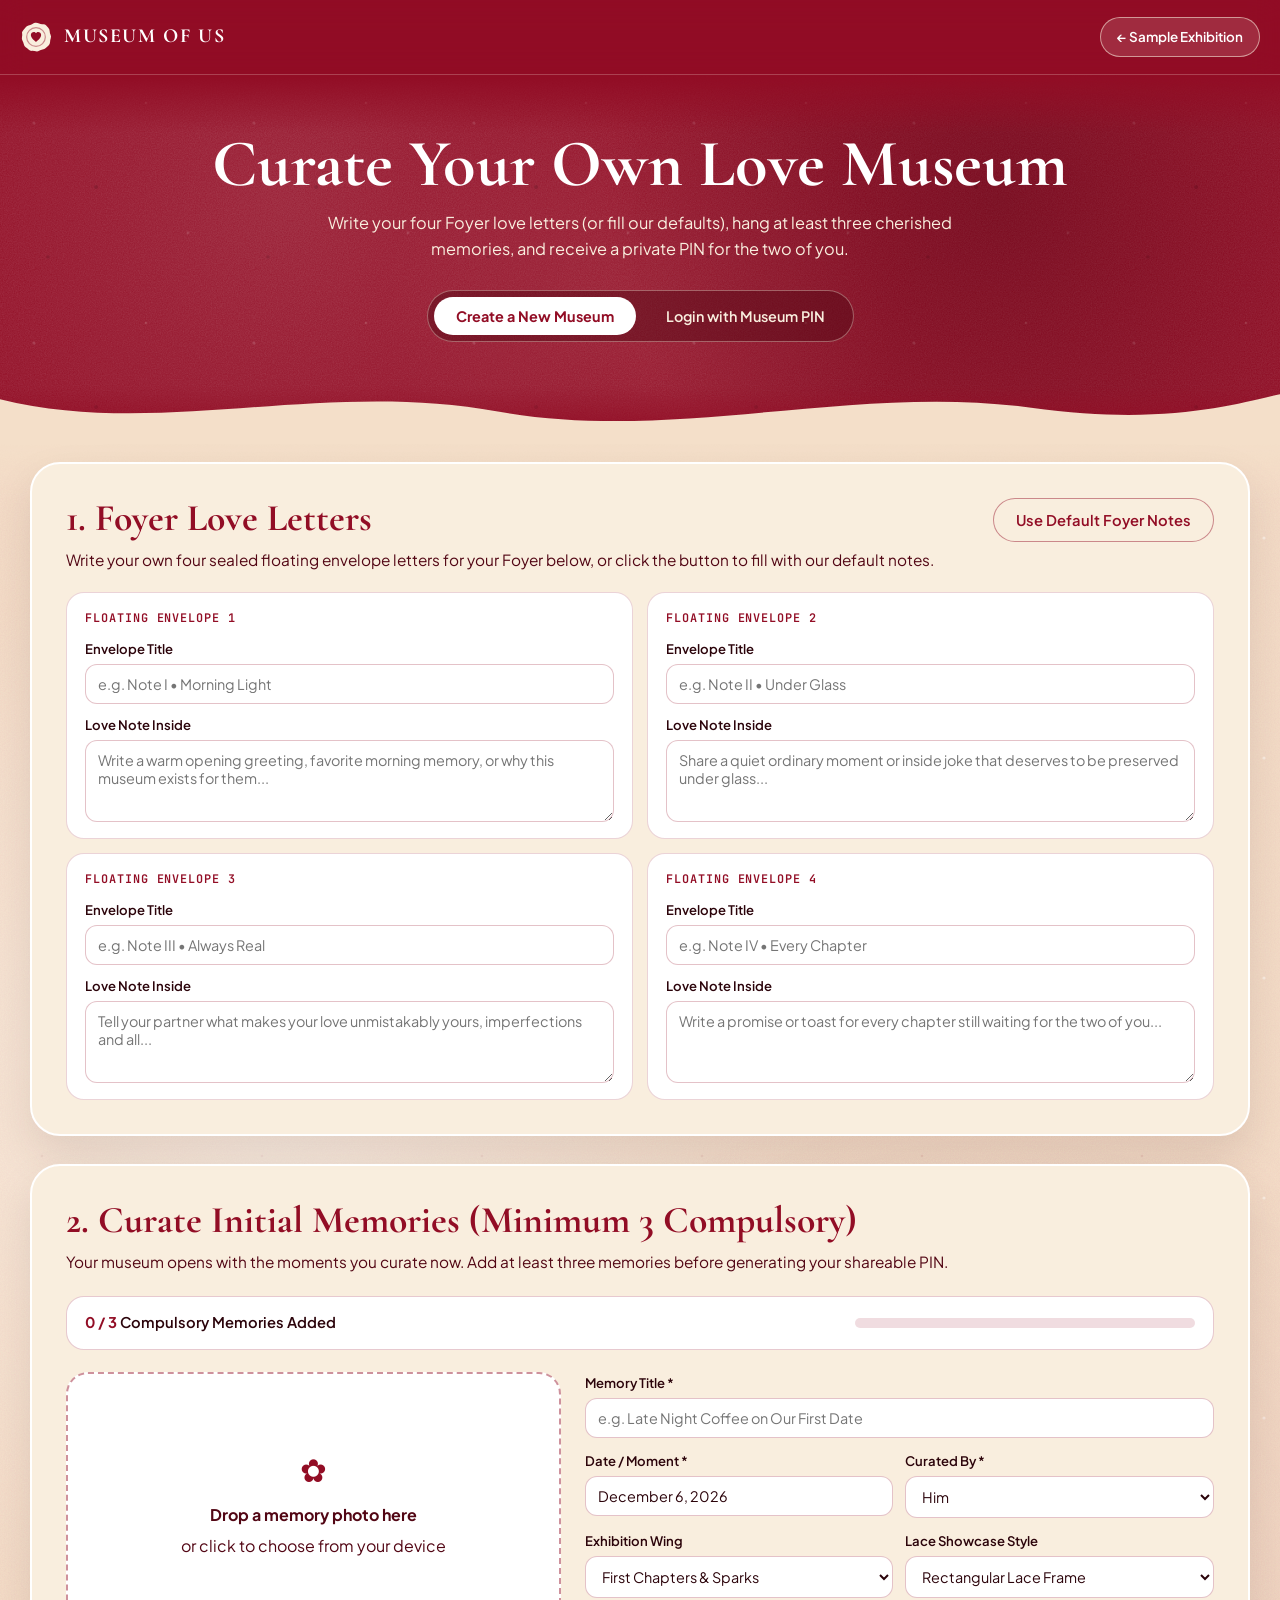
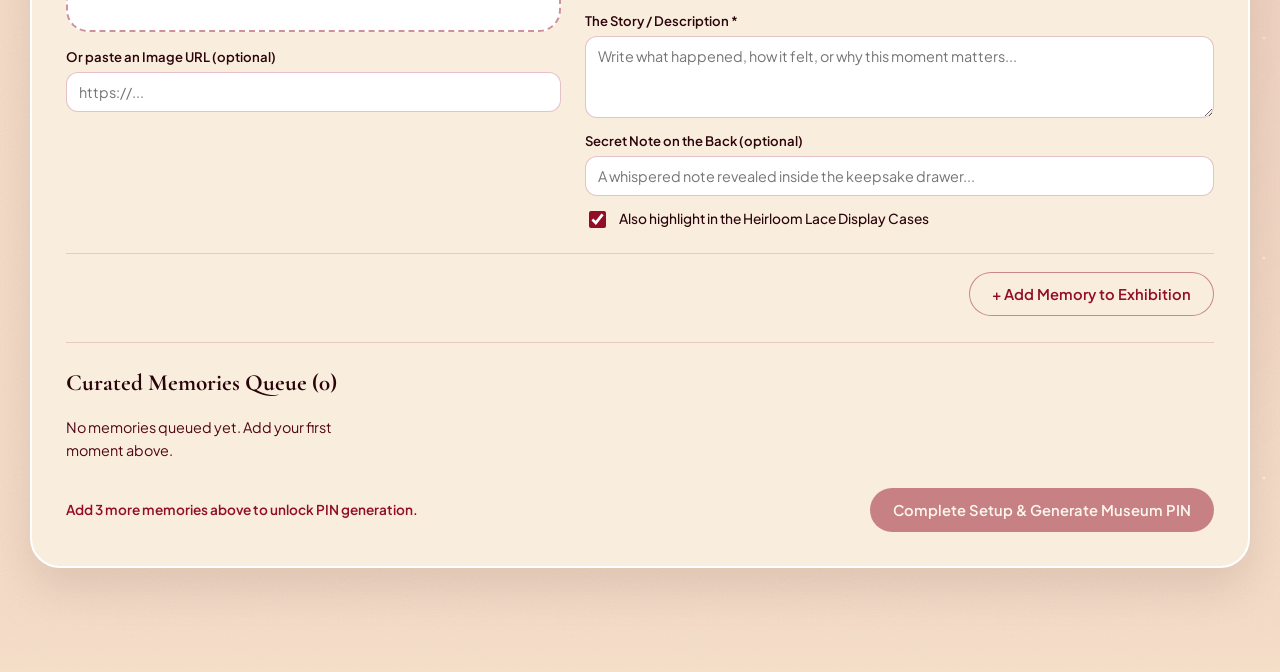
==== commit 5b27239b: "Keep Heirloom checkout understated until 8-memory limit" ====
--- a/setup.html
+++ b/setup.html
@@ -45,388 +45,8 @@
       margin-bottom: 0;
     }
 
-    /* Step 3: Heirloom Upgrade Comparison Card */
-    .tier-compare-grid {
-      display: grid;
-      grid-template-columns: repeat(2, minmax(0, 1fr));
-      gap: 18px;
-      margin-top: 8px;
-    }
-
-    .tier-panel {
-      border-radius: 22px;
-      padding: 24px 22px;
-      display: flex;
-      flex-direction: column;
-      justify-content: space-between;
-      gap: 16px;
-    }
-
-    .tier-panel--free {
-      background: var(--accent-white);
-      border: 1.5px solid rgba(146, 13, 37, 0.22);
-      color: var(--text-on-warm);
-    }
-
-    .tier-panel--heirloom {
-      background: var(--bg-crimson);
-      border: 2px solid var(--accent-white);
-      color: var(--text-on-crimson);
-      box-shadow: 0 18px 40px rgba(146, 13, 37, 0.24);
-    }
-
-    .tier-kicker {
-      display: inline-block;
-      font-family: var(--font-mono);
-      font-size: 0.72rem;
-      letter-spacing: 0.1em;
-      text-transform: uppercase;
-      font-weight: 600;
-      margin-bottom: 4px;
-    }
-
-    .tier-panel--free .tier-kicker {
-      color: var(--text-on-warm-muted);
-    }
-
-    .tier-panel--heirloom .tier-kicker {
-      color: var(--bg-warm);
-    }
-
-    .tier-title {
-      margin: 0 0 4px;
-      font-family: var(--font-display);
-      font-size: 1.7rem;
-      font-weight: 700;
-      font-style: normal;
-      line-height: 1.1;
-    }
-
-    .tier-panel--free .tier-title {
-      color: var(--bg-crimson);
-    }
-
-    .tier-panel--heirloom .tier-title {
-      color: var(--accent-white);
-    }
-
-    .tier-price {
-      margin: 0 0 14px;
-      font-family: var(--font-mono);
-      font-size: 0.85rem;
-      font-weight: 600;
-    }
-
-    .tier-panel--free .tier-price {
-      color: var(--text-on-warm-muted);
-    }
-
-    .tier-panel--heirloom .tier-price {
-      color: var(--accent-ivory);
-    }
-
-    .tier-feature-list {
-      margin: 0;
-      padding: 0;
-      list-style: none;
-      display: flex;
-      flex-direction: column;
-      gap: 9px;
-      font-size: 0.9rem;
-      line-height: 1.45;
-    }
-
-    .tier-feature-list li {
-      display: flex;
-      align-items: flex-start;
-      gap: 9px;
-    }
-
-    .tier-feature-list li::before {
-      content: "\273F";
-      flex: 0 0 auto;
-      font-size: 0.85rem;
-      margin-top: 2px;
-    }
-
-    .tier-panel--free .tier-feature-list li::before {
-      color: var(--bg-crimson);
-    }
-
-    .tier-panel--heirloom .tier-feature-list li::before {
-      color: var(--bg-warm);
-    }
-
-    .tier-cta-area {
-      display: flex;
-      flex-direction: column;
-      gap: 8px;
-      padding-top: 6px;
-    }
-
-    .heirloom-draft-badge {
-      font-family: var(--font-mono);
-      font-size: 0.74rem;
-      color: var(--bg-warm);
-    }
-
-    /* Success Screen Heirloom & Proposal Blocks */
-    .success-status-pill {
-      display: inline-flex;
-      align-items: center;
-      gap: 8px;
-      padding: 6px 14px;
-      border-radius: 9999px;
-      font-family: var(--font-mono);
-      font-size: 0.76rem;
-      font-weight: 600;
-      letter-spacing: 0.06em;
-      text-transform: uppercase;
-      margin-bottom: 12px;
-      background: var(--accent-white);
-      color: var(--bg-crimson);
-      border: 1.5px solid rgba(146, 13, 37, 0.25);
-    }
-
-    .success-status-pill.is-heirloom {
-      background: var(--bg-crimson);
-      color: var(--accent-white);
-      border-color: var(--bg-crimson);
-    }
-
-    .success-subcard {
-      margin: 18px 0 22px;
-      padding: 20px;
-      border-radius: 22px;
-      background: var(--accent-white);
-      border: 1.5px solid rgba(146, 13, 37, 0.22);
-      text-align: left;
-    }
-
-    .success-subcard--crimson {
-      background: var(--bg-crimson);
-      color: var(--text-on-crimson);
-      border: 2px solid var(--accent-white);
-    }
-
-    .success-subcard h3 {
-      margin: 0 0 6px;
-      font-family: var(--font-display);
-      font-size: 1.45rem;
-      font-weight: 700;
-      font-style: normal;
-      color: var(--bg-crimson);
-    }
-
-    .success-subcard--crimson h3 {
-      color: var(--accent-white);
-    }
-
-    .success-subcard p {
-      margin: 0 0 14px;
-      font-size: 0.9rem;
-      color: var(--text-on-warm-muted);
-      line-height: 1.5;
-    }
-
-    .success-subcard--crimson p {
-      color: var(--text-on-crimson);
-    }
-
-    .proposal-action-row {
-      display: flex;
-      flex-wrap: wrap;
-      gap: 10px;
-      align-items: center;
-    }
-
-    /* Heirloom Checkout Modal */
-    .modal-card--heirloom {
-      width: min(860px, 100%);
-    }
-
-    .heirloom-prereq-note {
-      margin: 0 0 16px;
-      padding: 11px 14px;
-      border-radius: 14px;
-      background: var(--bg-warm);
-      border: 1.5px solid rgba(146, 13, 37, 0.28);
-      color: var(--text-on-warm);
-      font-size: 0.86rem;
-      font-weight: 500;
-    }
-
-    .heirloom-section-label {
-      margin: 18px 0 10px;
-      font-family: var(--font-mono);
-      font-size: 0.74rem;
-      letter-spacing: 0.08em;
-      text-transform: uppercase;
-      color: var(--bg-crimson);
-      font-weight: 600;
-    }
-
-    .cameo-upload-row {
-      display: grid;
-      grid-template-columns: 112px 1fr;
-      gap: 16px;
-      align-items: center;
-      padding: 14px;
-      border-radius: 18px;
-      background: var(--accent-white);
-      border: 1.5px solid rgba(146, 13, 37, 0.2);
-    }
-
-    .cameo-oval-dropzone {
-      position: relative;
-      width: 112px;
-      height: 136px;
-      border-radius: 9999px;
-      border: 2px dashed rgba(146, 13, 37, 0.45);
-      background: var(--accent-ivory);
-      display: grid;
-      place-items: center;
-      overflow: hidden;
-      cursor: pointer;
-      text-align: center;
-      padding: 8px;
-      transition: border-color 0.25s ease, background-color 0.25s ease;
-    }
-
-    .cameo-oval-dropzone:hover {
-      border-color: var(--bg-crimson);
-      background: var(--bg-warm);
-    }
-
-    .cameo-oval-dropzone img {
-      position: absolute;
-      inset: 0;
-      width: 100%;
-      height: 100%;
-      object-fit: cover;
-    }
-
-    .cameo-oval-placeholder {
-      font-size: 0.72rem;
-      font-weight: 600;
-      color: var(--text-on-warm-muted);
-      line-height: 1.3;
-    }
-
-    .cameo-controls-col {
-      display: flex;
-      flex-direction: column;
-      gap: 8px;
-      min-width: 0;
-    }
-
-    .cameo-btn-strip {
-      display: flex;
-      flex-wrap: wrap;
-      align-items: center;
-      gap: 10px;
-    }
-
-    .cameo-hint {
-      margin: 0;
-      font-size: 0.78rem;
-      color: var(--text-on-warm-muted);
-    }
-
-    .payment-rail-grid {
-      display: grid;
-      grid-template-columns: repeat(3, minmax(0, 1fr));
-      gap: 12px;
-    }
-
-    .payment-rail-card {
-      position: relative;
-      display: flex;
-      flex-direction: column;
-      gap: 4px;
-      padding: 14px;
-      border-radius: 16px;
-      background: var(--accent-white);
-      border: 1.5px solid rgba(146, 13, 37, 0.24);
-      cursor: pointer;
-      transition: border-color 0.25s ease, box-shadow 0.25s ease, background-color 0.25s ease;
-    }
-
-    .payment-rail-card input {
-      position: absolute;
-      opacity: 0;
-      pointer-events: none;
-    }
-
-    .payment-rail-card.is-selected,
-    .payment-rail-card:has(input:checked) {
-      border-color: var(--bg-crimson);
-      background: #fff;
-      box-shadow: 0 0 0 3px rgba(146, 13, 37, 0.16);
-    }
-
-    .payment-rail-region {
-      font-family: var(--font-mono);
-      font-size: 0.68rem;
-      letter-spacing: 0.08em;
-      text-transform: uppercase;
-      color: var(--bg-crimson);
-      font-weight: 600;
-    }
-
-    .payment-rail-name {
-      font-size: 0.94rem;
-      font-weight: 700;
-      color: var(--text-on-warm);
-    }
-
-    .payment-rail-meta {
-      font-size: 0.78rem;
-      color: var(--text-on-warm-muted);
-      line-height: 1.35;
-    }
-
-    .heirloom-mode-note {
-      margin: 10px 0 0;
-      font-size: 0.8rem;
-      color: var(--text-on-warm-muted);
-    }
-
-    .mor-confirm-wrap {
-      margin-top: 14px;
-      padding: 14px;
-      border-radius: 16px;
-      background: var(--bg-warm);
-      border: 1.5px solid rgba(146, 13, 37, 0.28);
-      display: flex;
-      flex-direction: column;
-      gap: 10px;
-    }
-
-    .mor-confirm-wrap[hidden] {
-      display: none;
-    }
-
-    @media (max-width: 820px) {
-      .tier-compare-grid,
-      .payment-rail-grid {
-        grid-template-columns: 1fr;
-      }
-    }
-
     @media (max-width: 600px) {
-      .cameo-upload-row {
-        grid-template-columns: 1fr;
-        justify-items: center;
-      }
-
-      .cameo-controls-col {
-        width: 100%;
-      }
-
-      .step-header-row .pill-cta,
-      .success-subcard .pill-cta,
-      .tier-cta-area .pill-cta {
+      .step-header-row .pill-cta {
         width: 100%;
       }
     }
@@ -548,7 +168,7 @@
               <div class="step-header-copy">
                 <h2 class="setup-step-heading">1. Foyer Love Letters</h2>
                 <p class="setup-step-copy">
-                  Write your own four sealed floating envelope letters for your Foyer below. Any envelope left blank will gently fall back to our default notes.
+                  Write your own four sealed floating envelope letters for your Foyer below, or click the button to fill with our default notes.
                 </p>
               </div>
               <button type="button" class="pill-cta pill-cta--outline-crimson" id="fill-default-notes-btn">
@@ -559,7 +179,7 @@
             <div class="custom-notes-grid" id="custom-notes-grid"></div>
           </div>
 
-          <!-- Step 2: Compulsory 3+ Initial Memories -->
+          <!-- Step 2: Compulsory 3+ Initial Memories & PIN Generation -->
           <div class="setup-card">
             <h2 class="setup-step-heading">2. Curate Initial Memories (Minimum 3 Compulsory)</h2>
             <p class="setup-step-copy">
@@ -702,52 +322,6 @@
               </h3>
               <div class="added-memories-grid" id="setup-memory-list"></div>
             </div>
-          </div>
-
-          <!-- Step 3: Heirloom Unlock (Optional Upgrade) & PIN Generation -->
-          <div class="setup-card" id="heirloom-upgrade-card">
-            <h2 class="setup-step-heading">3. Heirloom Unlock (Optional Upgrade)</h2>
-            <p class="setup-step-copy">
-              Start free with Him &amp; Her labels, or unlock Heirloom Edition now (or right after creating your PIN) for custom partner names, nicknames, Hero &ldquo;O&rdquo; portrait, unlimited memories, passcode lock, and your Interactive Proposal Link.
-            </p>
-
-            <div class="tier-compare-grid">
-              <div class="tier-panel tier-panel--free">
-                <div>
-                  <span class="tier-kicker">Standard Edition</span>
-                  <h3 class="tier-title">Free Museum</h3>
-                  <p class="tier-price">Free Forever &bull; No Card Needed</p>
-                  <ul class="tier-feature-list">
-                    <li>Classic Him &amp; Her curator labels</li>
-                    <li>Hang up to 8 cherished memories</li>
-                    <li>Customizable 4 Foyer love letters</li>
-                    <li>Private 6-character PIN &amp; partner link sharing</li>
-                  </ul>
-                </div>
-              </div>
-
-              <div class="tier-panel tier-panel--heirloom">
-                <div>
-                  <span class="tier-kicker">Most Romantic</span>
-                  <h3 class="tier-title">Heirloom Unlock</h3>
-                  <p class="tier-price">&#8358;5,000 / $7 One-Time Unlock</p>
-                  <ul class="tier-feature-list">
-                    <li>Custom Partner Names &amp; Subtle Hover/Tap Nickname Reveals</li>
-                    <li>Custom Oval Hero &ldquo;O&rdquo; Portrait Upload</li>
-                    <li>Unlimited Memories along your wavy thread</li>
-                    <li>Optional 4-Digit Viewer Passcode Lock</li>
-                    <li><strong>Interactive Proposal Link</strong> (where the &ldquo;No&rdquo; button playfully dodges twice with &ldquo;Are you sure?&rdquo; prompts before allowing rejection on the 3rd try!)</li>
-                  </ul>
-                </div>
-
-                <div class="tier-cta-area">
-                  <button type="button" class="pill-cta pill-cta--primary" id="setup-unlock-heirloom-btn">
-                    Unlock Heirloom Edition
-                  </button>
-                  <span class="heirloom-draft-badge" id="setup-heirloom-badge" hidden></span>
-                </div>
-              </div>
-            </div>
 
             <div class="setup-submit-bar">
               <span class="form-status-msg" id="setup-generate-status" aria-live="polite">
@@ -759,16 +333,15 @@
                 id="setup-generate-pin-btn"
                 disabled
               >
-                Complete Setup &amp; Generate Free Museum PIN
+                Complete Setup &amp; Generate Museum PIN
               </button>
             </div>
           </div>
         </div>
 
-        <!-- PANEL 3: SUCCESS SCREEN WITH PIN, DIRECT MUSEUM LINK & PROPOSAL / UPGRADE -->
+        <!-- PANEL 3: SUCCESS SCREEN WITH PIN & DIRECT PARTNER LINK -->
         <div class="setup-panel" id="panel-success" hidden>
           <div class="setup-card setup-card--narrow">
-            <span class="success-status-pill" id="success-heirloom-status">Free Museum Edition</span>
             <h2 class="setup-step-heading">Your Love Museum Is Ready</h2>
             <p class="setup-step-copy">
               Save this PIN or send the direct link below to your partner. Entering this PIN on the Login tab takes them straight into your curated museum.
@@ -795,42 +368,6 @@
               </button>
             </div>
 
-            <!-- Shown when Heirloom IS Unlocked -->
-            <div class="success-subcard success-subcard--crimson" id="success-proposal-box" hidden>
-              <h3>Interactive Proposal Link</h3>
-              <p>
-                Send this romantic invite link first &mdash; the &ldquo;No&rdquo; button playfully dodges twice with &ldquo;Are you sure?&rdquo; prompts before allowing a 3rd-try answer, and &ldquo;Yes&rdquo; opens your museum!
-              </p>
-              <div class="link-copy-row" style="margin-bottom: 12px;">
-                <input
-                  type="text"
-                  id="created-proposal-link-input"
-                  class="field-input"
-                  readonly
-                  aria-label="Interactive proposal link"
-                />
-                <button type="button" class="pill-cta pill-cta--primary" id="copy-proposal-link-btn">
-                  Copy Proposal Link
-                </button>
-              </div>
-              <div class="proposal-action-row">
-                <a href="proposal.html" class="pill-cta pill-cta--ghost" id="preview-proposal-btn" target="_blank" rel="noopener">
-                  Preview Proposal &rarr;
-                </a>
-              </div>
-            </div>
-
-            <!-- Shown when Room is STILL on Free Tier -->
-            <div class="success-subcard" id="success-upgrade-box">
-              <h3>Make It Unmistakably Yours</h3>
-              <p>
-                Upgrade this room anytime for &#8358;5,000 / $7 one-time to unlock Custom Partner Names &amp; Nickname Reveals, Hero &ldquo;O&rdquo; Portrait Upload, Unlimited Memories, 4-Digit Passcode Lock, and your Interactive Proposal Link.
-              </p>
-              <button type="button" class="pill-cta pill-cta--crimson" id="success-unlock-heirloom-btn">
-                Upgrade This Museum to Heirloom Unlock (Custom Names, Nicknames &amp; Interactive Proposal Link)
-              </button>
-            </div>
-
             <div class="vault-actions">
               <a href="index.html" class="pill-cta pill-cta--crimson" id="enter-created-museum-btn">
                 Open Our Curated Museum &rarr;
@@ -845,200 +382,6 @@
     </section>
   </main>
 
-  <!-- HEIRLOOM UNLOCK & CHECKOUT MODAL -->
-  <div
-    class="modal-backdrop"
-    id="heirloom-modal"
-    role="dialog"
-    aria-modal="true"
-    aria-labelledby="heirloom-modal-title"
-    hidden
-  >
-    <div class="modal-card modal-card--heirloom">
-      <button type="button" class="modal-close-btn" id="close-heirloom-modal" aria-label="Close modal">&times;</button>
-
-      <div class="modal-header">
-        <h3 id="heirloom-modal-title">Unlock Heirloom Edition</h3>
-        <p>
-          &#8358;5,000 / $7 one-time &mdash; personalize your names, hover/tap nicknames, Hero &ldquo;O&rdquo; portrait, optional passcode lock, and your Interactive Proposal Link.
-        </p>
-      </div>
-
-      <p class="heirloom-prereq-note" id="heirloom-prereq-note" hidden></p>
-
-      <form id="heirloom-form" class="curate-form">
-        <p class="heirloom-section-label">Partner Names &amp; Subtle Nickname Reveals</p>
-        <div class="two-col-fields">
-          <label class="field-label">
-            <span>Partner 1 Name</span>
-            <input
-              type="text"
-              id="heirloom-p1-name"
-              class="field-input"
-              maxlength="40"
-              placeholder="e.g. Matthew"
-            />
-          </label>
-
-          <label class="field-label">
-            <span>Partner 1 Nickname (optional)</span>
-            <input
-              type="text"
-              id="heirloom-p1-nick"
-              class="field-input"
-              maxlength="40"
-              placeholder="e.g. Ballerina"
-            />
-          </label>
-        </div>
-
-        <div class="two-col-fields" style="margin-top: 10px;">
-          <label class="field-label">
-            <span>Partner 2 Name</span>
-            <input
-              type="text"
-              id="heirloom-p2-name"
-              class="field-input"
-              maxlength="40"
-              placeholder="e.g. Ijem"
-            />
-          </label>
-
-          <label class="field-label">
-            <span>Partner 2 Nickname (optional)</span>
-            <input
-              type="text"
-              id="heirloom-p2-nick"
-              class="field-input"
-              maxlength="40"
-              placeholder="e.g. &#7864;nit&#7885;k&agrave;nmif&#7865;&#769;"
-            />
-          </label>
-        </div>
-
-        <p class="heirloom-section-label">Custom Oval Hero &ldquo;O&rdquo; Portrait (Optional)</p>
-        <div class="cameo-upload-row">
-          <label class="cameo-oval-dropzone" id="heirloom-cameo-dropzone" for="heirloom-cameo-file">
-            <input type="file" id="heirloom-cameo-file" accept="image/*" hidden />
-            <img id="heirloom-cameo-preview-img" src="" alt="Hero O cameo preview" hidden />
-            <span class="cameo-oval-placeholder" id="heirloom-cameo-placeholder">
-              Upload<br />Hero &ldquo;O&rdquo;
-            </span>
-          </label>
-
-          <div class="cameo-controls-col">
-            <label class="field-label">
-              <span>Or paste Portrait Photo URL</span>
-              <input
-                type="url"
-                id="heirloom-cameo-url"
-                class="field-input"
-                placeholder="https://..."
-              />
-            </label>
-            <div class="cameo-btn-strip">
-              <button type="button" class="card-btn" id="heirloom-cameo-clear-btn" hidden>
-                Remove Cameo Photo
-              </button>
-              <p class="cameo-hint" id="heirloom-cameo-status">
-                Auto-compressed to &le; 450KB to frame inside the &ldquo;L O V E&rdquo; oval window.
-              </p>
-            </div>
-          </div>
-        </div>
-
-        <p class="heirloom-section-label">Privacy Passcode &amp; Proposal Invite</p>
-        <div class="two-col-fields">
-          <label class="field-label">
-            <span>Optional 4-Digit Viewer Passcode</span>
-            <input
-              type="text"
-              id="heirloom-passcode"
-              class="field-input"
-              inputmode="numeric"
-              maxlength="4"
-              autocomplete="off"
-              placeholder="e.g. 1402 (leave blank for none)"
-            />
-          </label>
-
-          <label class="field-label">
-            <span>Receipt Email (optional)</span>
-            <input
-              type="email"
-              id="heirloom-email"
-              class="field-input"
-              placeholder="couple@example.com"
-            />
-          </label>
-        </div>
-
-        <label class="field-label" style="margin-top: 10px;">
-          <span>Custom Proposal Question</span>
-          <textarea
-            id="heirloom-proposal-prompt"
-            class="field-input field-textarea"
-            rows="2"
-            maxlength="220"
-            placeholder="Will you accept Our Love Museum and step inside every memory we have kept?"
-          ></textarea>
-        </label>
-
-        <p class="heirloom-section-label">Choose Payment Rail</p>
-        <div class="payment-rail-grid" id="payment-rail-grid" role="radiogroup" aria-label="Payment Provider">
-          <label class="payment-rail-card is-selected">
-            <input type="radio" name="heirloom-rail" id="rail-paystack" value="paystack" checked />
-            <span class="payment-rail-region">Nigerian Couples</span>
-            <span class="payment-rail-name">Paystack</span>
-            <span class="payment-rail-meta">Card / Transfer / USSD / OPay &bull; &#8358;5,000</span>
-          </label>
-
-          <label class="payment-rail-card">
-            <input type="radio" name="heirloom-rail" id="rail-flutterwave" value="flutterwave" />
-            <span class="payment-rail-region">Nigerian Couples</span>
-            <span class="payment-rail-name">Flutterwave</span>
-            <span class="payment-rail-meta">Card / Bank / Mobile Money &bull; &#8358;5,000</span>
-          </label>
-
-          <label class="payment-rail-card">
-            <input type="radio" name="heirloom-rail" id="rail-mor" value="mor" />
-            <span class="payment-rail-region">International Couples</span>
-            <span class="payment-rail-name">Lemon Squeezy / Global Card</span>
-            <span class="payment-rail-meta">Merchant of Record Checkout &bull; $7</span>
-          </label>
-        </div>
-        <p class="heirloom-mode-note" id="heirloom-mode-note"></p>
-
-        <div class="mor-confirm-wrap" id="mor-confirm-wrap" hidden>
-          <label class="field-label">
-            <span>Global Checkout Order / Reference ID</span>
-            <input
-              type="text"
-              id="mor-ref-input"
-              class="field-input"
-              placeholder="Paste order reference after completing Lemon Squeezy checkout"
-            />
-          </label>
-          <button type="button" class="pill-cta pill-cta--crimson" id="mor-confirm-btn">
-            Verify Global Order &amp; Unlock Heirloom
-          </button>
-        </div>
-
-        <div class="form-footer">
-          <span class="form-status-msg" id="heirloom-status-msg" aria-live="polite"></span>
-          <div class="form-buttons">
-            <button type="button" class="pill-cta pill-cta--outline-crimson" id="cancel-heirloom-btn">
-              Cancel
-            </button>
-            <button type="submit" class="pill-cta pill-cta--crimson" id="heirloom-checkout-btn">
-              Complete Payment &amp; Unlock Heirloom
-            </button>
-          </div>
-        </div>
-      </form>
-    </div>
-  </div>
-
   <script src="setup.js"></script>
 </body>
 </html>
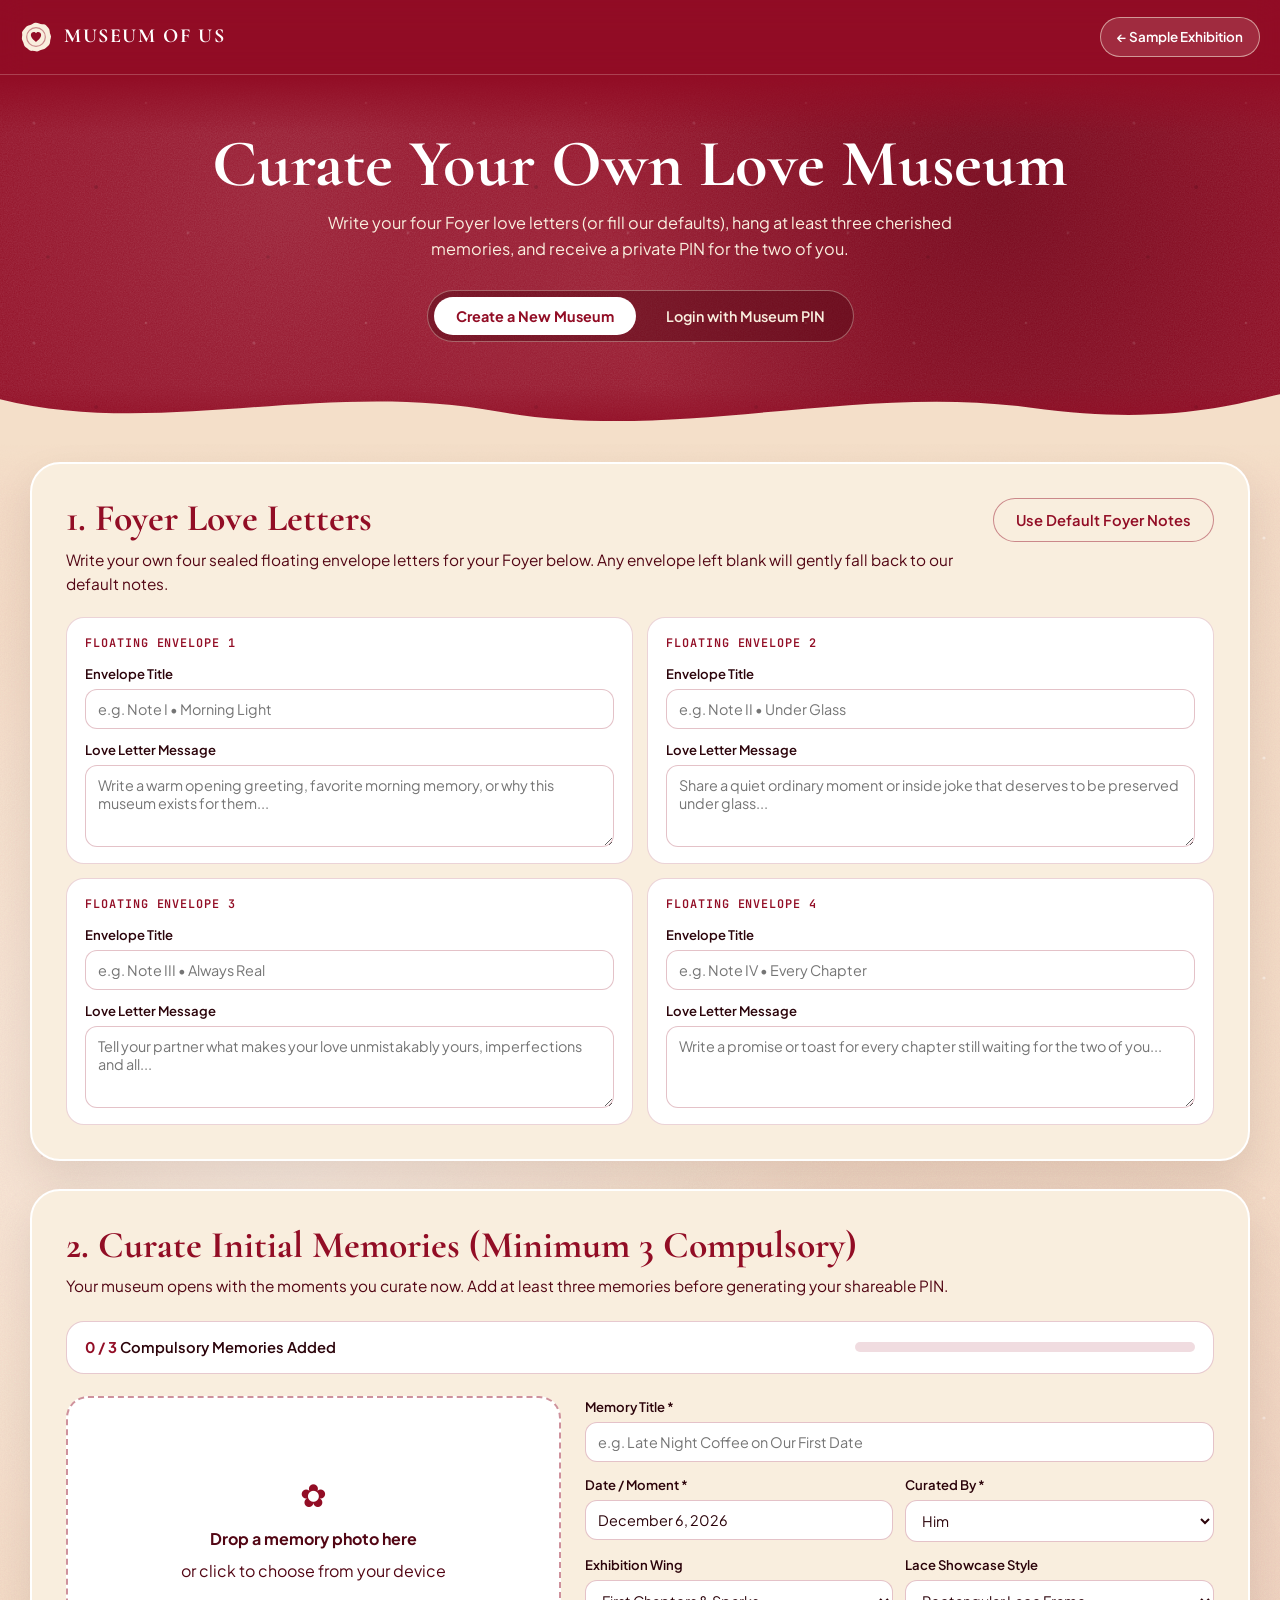
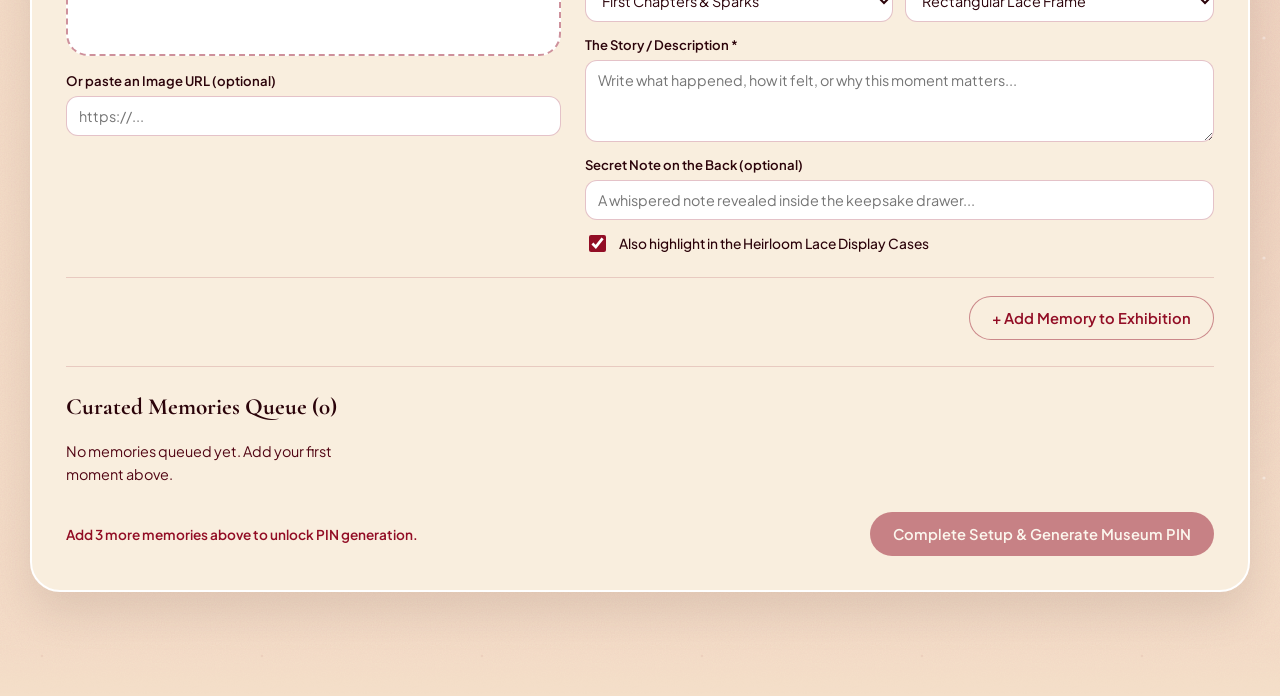
==== commit 1af13ef6: "Remove payment UI from setup page and trigger Heirloom popup at 8-memory limit" ====
--- a/setup.html
+++ b/setup.html
@@ -168,7 +168,7 @@
               <div class="step-header-copy">
                 <h2 class="setup-step-heading">1. Foyer Love Letters</h2>
                 <p class="setup-step-copy">
-                  Write your own four sealed floating envelope letters for your Foyer below, or click the button to fill with our default notes.
+                  Write your own four sealed floating envelope letters for your Foyer below. Any envelope left blank will gently fall back to our default notes.
                 </p>
               </div>
               <button type="button" class="pill-cta pill-cta--outline-crimson" id="fill-default-notes-btn">
@@ -179,7 +179,7 @@
             <div class="custom-notes-grid" id="custom-notes-grid"></div>
           </div>
 
-          <!-- Step 2: Compulsory 3+ Initial Memories & PIN Generation -->
+          <!-- Step 2: Compulsory 3+ Initial Memories -->
           <div class="setup-card">
             <h2 class="setup-step-heading">2. Curate Initial Memories (Minimum 3 Compulsory)</h2>
             <p class="setup-step-copy">
@@ -339,7 +339,7 @@
           </div>
         </div>
 
-        <!-- PANEL 3: SUCCESS SCREEN WITH PIN & DIRECT PARTNER LINK -->
+        <!-- PANEL 3: SUCCESS SCREEN WITH PIN & DIRECT MUSEUM LINK -->
         <div class="setup-panel" id="panel-success" hidden>
           <div class="setup-card setup-card--narrow">
             <h2 class="setup-step-heading">Your Love Museum Is Ready</h2>
